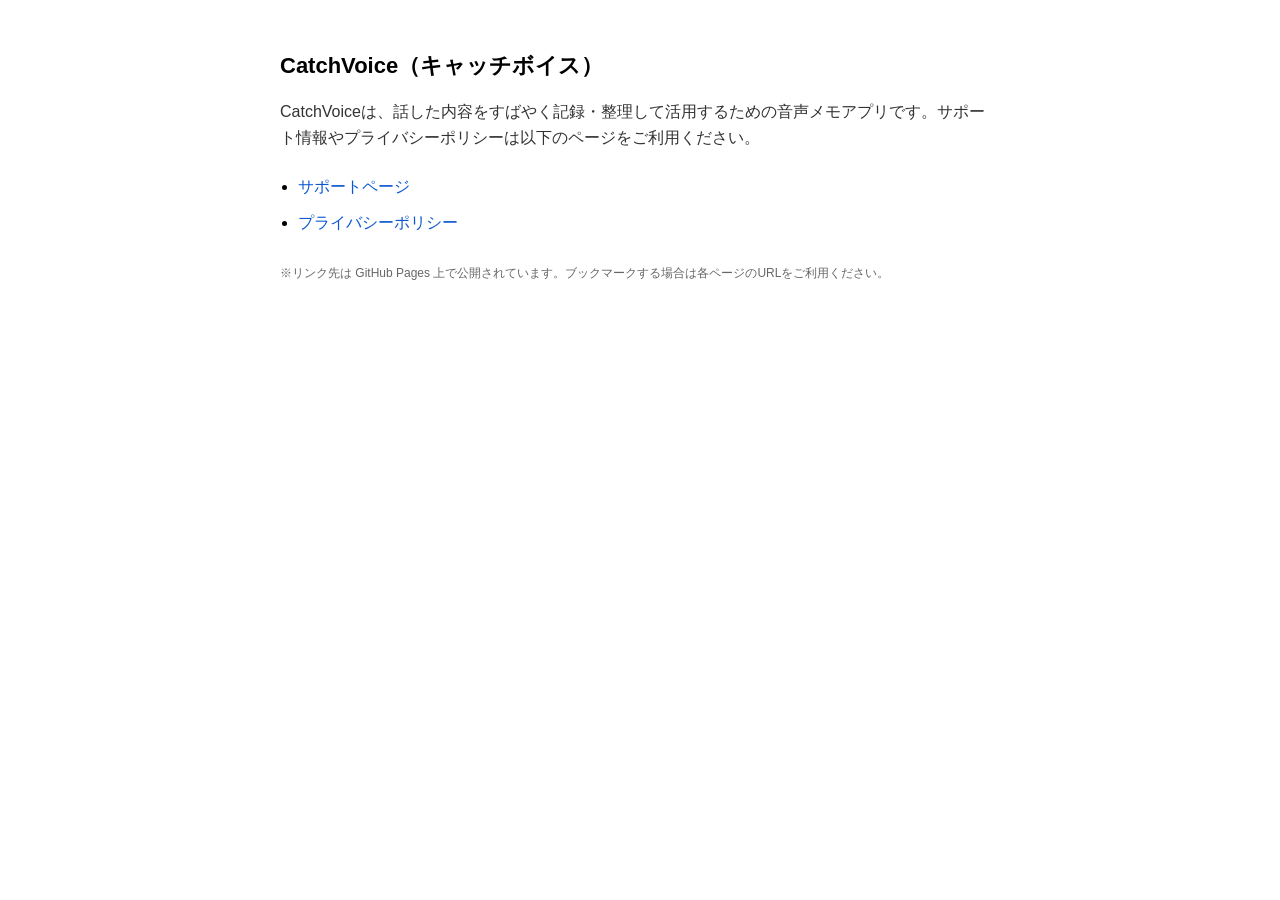
==== index.html @ 6647bebc "サポート・プライバシーページ上部の重複ナビボタンを削除" ====
<!doctype html>
<html lang="ja">
<head>
  <meta charset="utf-8" />
  <meta name="viewport" content="width=device-width, initial-scale=1" />
  <title>CatchVoice Pages</title>
  <style>
    body { font-family: -apple-system, BlinkMacSystemFont, "Segoe UI", Roboto, "Helvetica Neue", Arial, "Noto Sans JP", sans-serif; line-height: 1.6; margin: 0; }
    .wrap { max-width: 720px; margin: 0 auto; padding: 48px 20px; }
    h1 { font-size: 22px; margin: 0 0 16px; }
    p { margin: 0 0 24px; color: #333; }
    ul { padding-left: 18px; margin: 0; }
    li { margin: 10px 0; }
    a { color: #0b57d0; text-decoration: none; }
    a:hover { text-decoration: underline; }
    .note { margin-top: 28px; font-size: 12px; color: #666; }
  </style>
</head>
<body>
  <main class="wrap">
    <h1>CatchVoice（キャッチボイス）</h1>
    <p>CatchVoiceは、話した内容をすばやく記録・整理して活用するための音声メモアプリです。サポート情報やプライバシーポリシーは以下のページをご利用ください。</p>

    <ul>
      <li><a href="./support/">サポートページ</a></li>
      <li><a href="./privacy/">プライバシーポリシー</a></li>
    </ul>

    <p class="note">
      ※リンク先は GitHub Pages 上で公開されています。ブックマークする場合は各ページのURLをご利用ください。
    </p>
  </main>
</body>
</html>
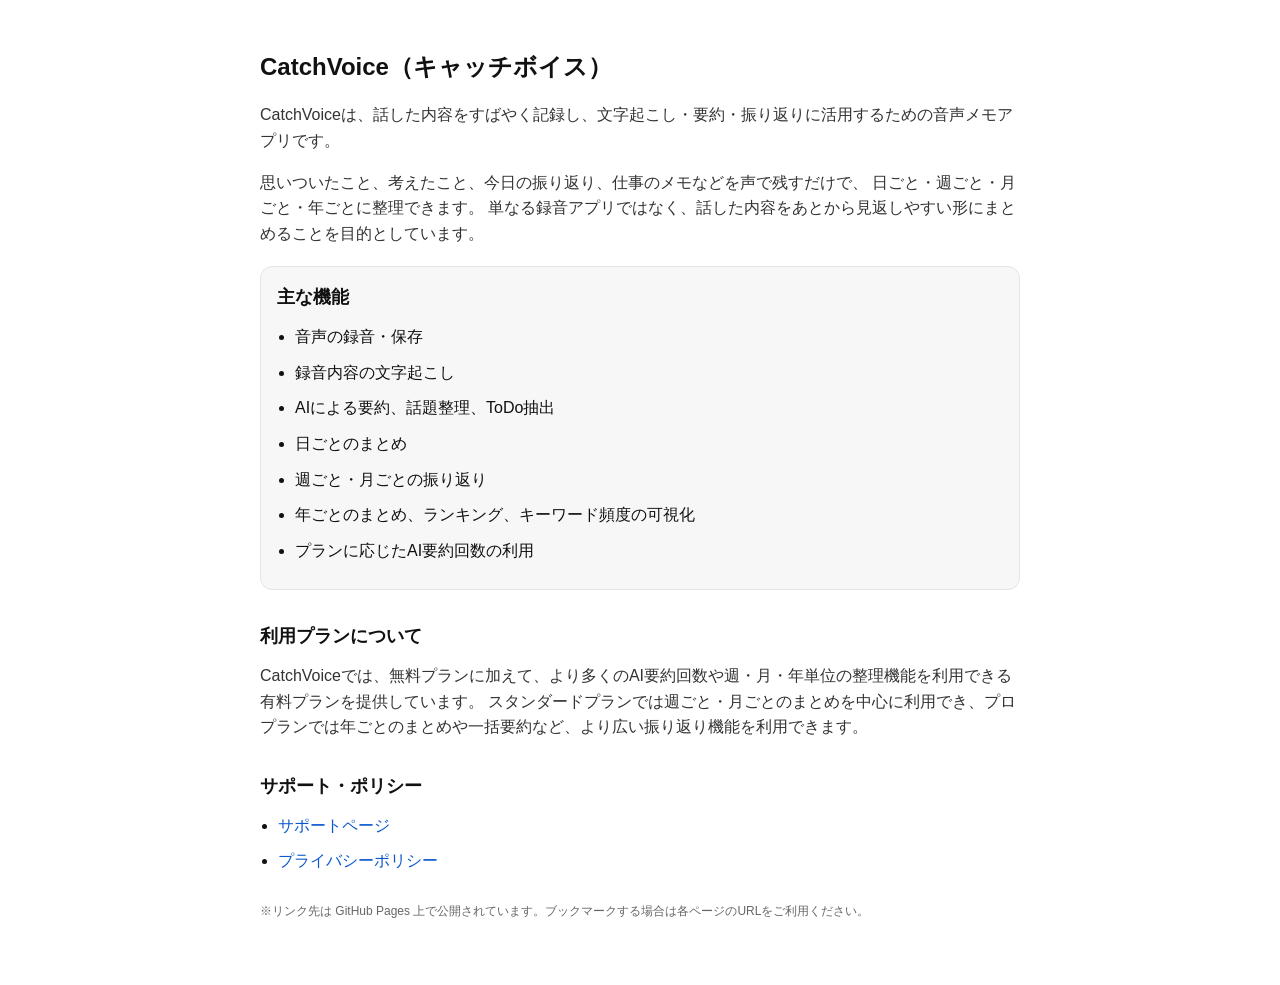
==== commit 5706ffd0: "Enhance index.html with new styles and content Updated styles and content for improved readability a" ====
--- a/index.html
+++ b/index.html
@@ -5,22 +5,54 @@
   <meta name="viewport" content="width=device-width, initial-scale=1" />
   <title>CatchVoice Pages</title>
   <style>
-    body { font-family: -apple-system, BlinkMacSystemFont, "Segoe UI", Roboto, "Helvetica Neue", Arial, "Noto Sans JP", sans-serif; line-height: 1.6; margin: 0; }
-    .wrap { max-width: 720px; margin: 0 auto; padding: 48px 20px; }
-    h1 { font-size: 22px; margin: 0 0 16px; }
-    p { margin: 0 0 24px; color: #333; }
+    body { font-family: -apple-system, BlinkMacSystemFont, "Segoe UI", Roboto, "Helvetica Neue", Arial, "Noto Sans JP", sans-serif; line-height: 1.6; margin: 0; color: #111; background: #fff; }
+    .wrap { max-width: 760px; margin: 0 auto; padding: 48px 20px; }
+    h1 { font-size: 24px; margin: 0 0 16px; }
+    h2 { font-size: 18px; margin: 32px 0 12px; }
+    p { margin: 0 0 16px; color: #333; }
     ul { padding-left: 18px; margin: 0; }
     li { margin: 10px 0; }
     a { color: #0b57d0; text-decoration: none; }
     a:hover { text-decoration: underline; }
+    .lead { font-size: 16px; }
+    .box { background:#f7f7f7; border:1px solid #e5e5e5; padding:16px; border-radius:12px; margin: 20px 0; }
     .note { margin-top: 28px; font-size: 12px; color: #666; }
   </style>
 </head>
 <body>
   <main class="wrap">
     <h1>CatchVoice（キャッチボイス）</h1>
-    <p>CatchVoiceは、話した内容をすばやく記録・整理して活用するための音声メモアプリです。サポート情報やプライバシーポリシーは以下のページをご利用ください。</p>
 
+    <p class="lead">
+      CatchVoiceは、話した内容をすばやく記録し、文字起こし・要約・振り返りに活用するための音声メモアプリです。
+    </p>
+
+    <p>
+      思いついたこと、考えたこと、今日の振り返り、仕事のメモなどを声で残すだけで、
+      日ごと・週ごと・月ごと・年ごとに整理できます。
+      単なる録音アプリではなく、話した内容をあとから見返しやすい形にまとめることを目的としています。
+    </p>
+
+    <div class="box">
+      <h2 style="margin-top:0;">主な機能</h2>
+      <ul>
+        <li>音声の録音・保存</li>
+        <li>録音内容の文字起こし</li>
+        <li>AIによる要約、話題整理、ToDo抽出</li>
+        <li>日ごとのまとめ</li>
+        <li>週ごと・月ごとの振り返り</li>
+        <li>年ごとのまとめ、ランキング、キーワード頻度の可視化</li>
+        <li>プランに応じたAI要約回数の利用</li>
+      </ul>
+    </div>
+
+    <h2>利用プランについて</h2>
+    <p>
+      CatchVoiceでは、無料プランに加えて、より多くのAI要約回数や週・月・年単位の整理機能を利用できる有料プランを提供しています。
+      スタンダードプランでは週ごと・月ごとのまとめを中心に利用でき、プロプランでは年ごとのまとめや一括要約など、より広い振り返り機能を利用できます。
+    </p>
+
+    <h2>サポート・ポリシー</h2>
     <ul>
       <li><a href="./support/">サポートページ</a></li>
       <li><a href="./privacy/">プライバシーポリシー</a></li>
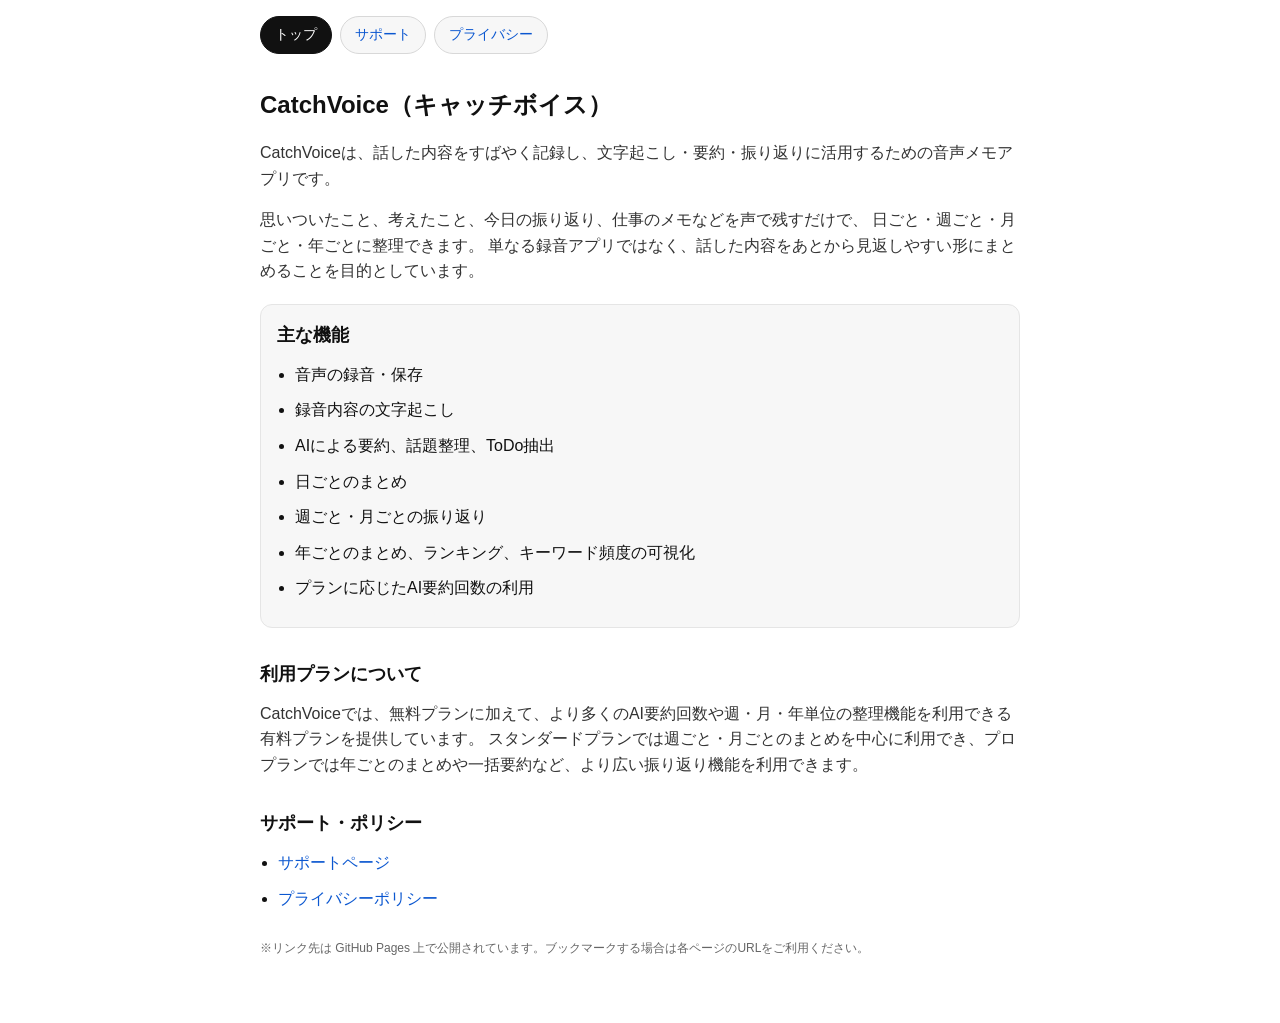
==== commit 09ad7a54: "Refactor CSS styles in index.html" ====
--- a/index.html
+++ b/index.html
@@ -5,21 +5,112 @@
   <meta name="viewport" content="width=device-width, initial-scale=1" />
   <title>CatchVoice Pages</title>
   <style>
-    body { font-family: -apple-system, BlinkMacSystemFont, "Segoe UI", Roboto, "Helvetica Neue", Arial, "Noto Sans JP", sans-serif; line-height: 1.6; margin: 0; color: #111; background: #fff; }
-    .wrap { max-width: 760px; margin: 0 auto; padding: 48px 20px; }
-    h1 { font-size: 24px; margin: 0 0 16px; }
-    h2 { font-size: 18px; margin: 32px 0 12px; }
-    p { margin: 0 0 16px; color: #333; }
-    ul { padding-left: 18px; margin: 0; }
-    li { margin: 10px 0; }
-    a { color: #0b57d0; text-decoration: none; }
-    a:hover { text-decoration: underline; }
-    .lead { font-size: 16px; }
-    .box { background:#f7f7f7; border:1px solid #e5e5e5; padding:16px; border-radius:12px; margin: 20px 0; }
-    .note { margin-top: 28px; font-size: 12px; color: #666; }
+    body {
+      font-family: -apple-system, BlinkMacSystemFont, "Segoe UI", Roboto, "Helvetica Neue", Arial, "Noto Sans JP", sans-serif;
+      line-height: 1.6;
+      margin: 0;
+      color: #111;
+      background: #fff;
+    }
+
+    .wrap {
+      max-width: 760px;
+      margin: 0 auto;
+      padding: 32px 20px 48px;
+    }
+
+    h1 {
+      font-size: 24px;
+      margin: 0 0 16px;
+    }
+
+    h2 {
+      font-size: 18px;
+      margin: 32px 0 12px;
+    }
+
+    p {
+      margin: 0 0 16px;
+      color: #333;
+    }
+
+    ul {
+      padding-left: 18px;
+      margin: 0;
+    }
+
+    li {
+      margin: 10px 0;
+    }
+
+    a {
+      color: #0b57d0;
+      text-decoration: none;
+    }
+
+    a:hover {
+      text-decoration: underline;
+    }
+
+    .lead {
+      font-size: 16px;
+    }
+
+    .box {
+      background:#f7f7f7;
+      border:1px solid #e5e5e5;
+      padding:16px;
+      border-radius:12px;
+      margin: 20px 0;
+    }
+
+    .note {
+      margin-top: 28px;
+      font-size: 12px;
+      color: #666;
+    }
+
+    .page-nav {
+      max-width: 760px;
+      margin: 0 auto;
+      padding: 16px 20px 0;
+      display: flex;
+      gap: 8px;
+      flex-wrap: wrap;
+    }
+
+    .page-nav a {
+      display: inline-block;
+      padding: 8px 14px;
+      border: 1px solid #d8d8d8;
+      border-radius: 999px;
+      background: #f7f7f7;
+      color: #0b57d0;
+      text-decoration: none;
+      font-size: 14px;
+      line-height: 1.4;
+    }
+
+    .page-nav a:hover {
+      background: #eeeeee;
+      text-decoration: none;
+    }
+
+    .page-nav a.current {
+      background: #111;
+      color: #fff;
+      border-color: #111;
+    }
   </style>
 </head>
+
 <body>
+  <nav class="page-nav" aria-label="ページナビゲーション">
+    <a class="current" href="./">トップ</a>
+    <a href="./support/">サポート</a>
+    <a href="./privacy/">プライバシー</a>
+  </nav>
+
   <main class="wrap">
     <h1>CatchVoice（キャッチボイス）</h1>
 
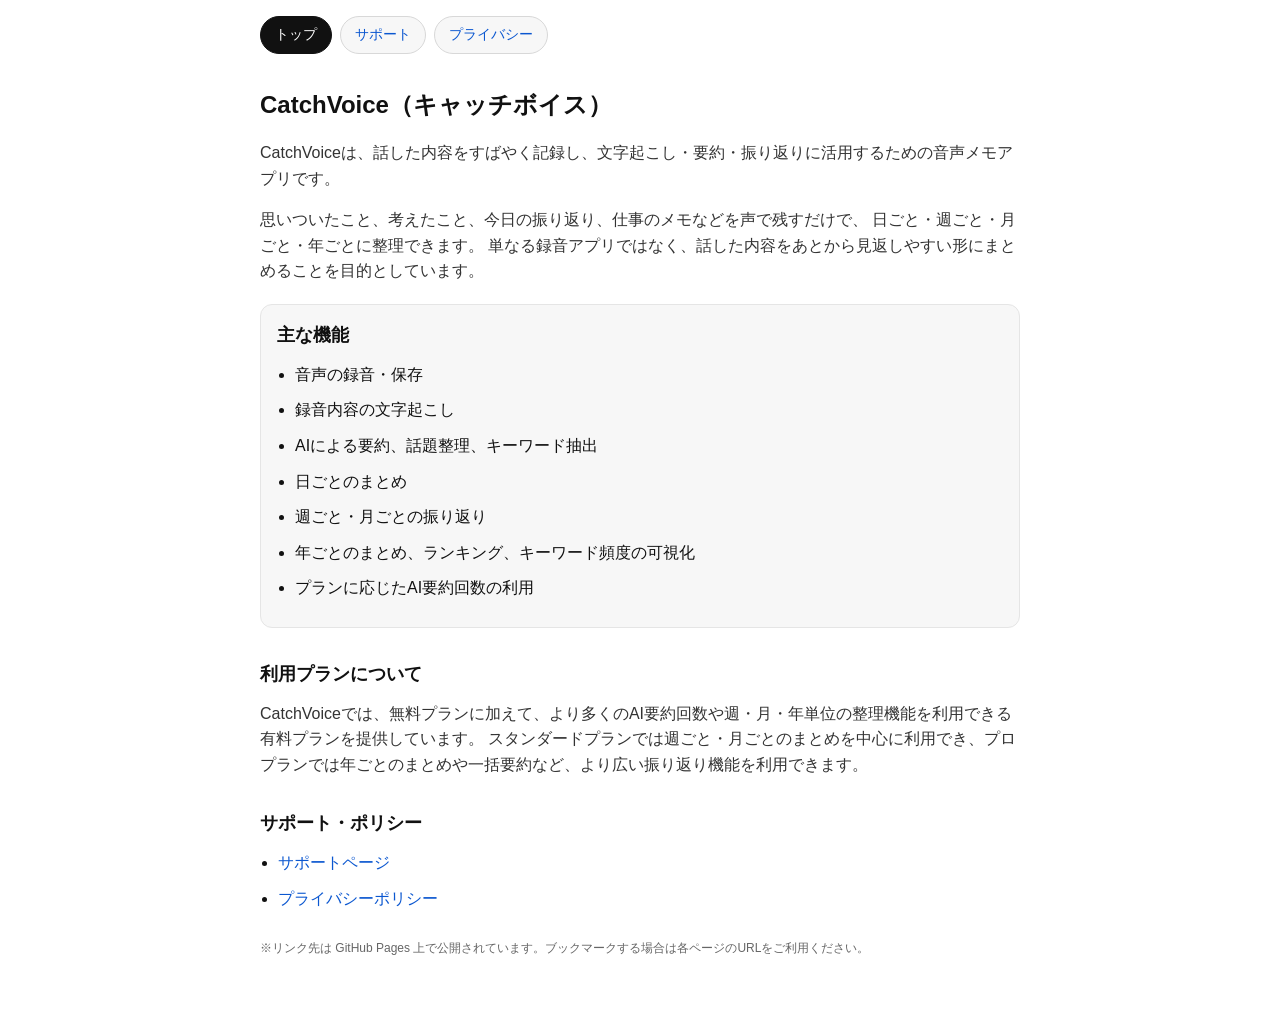
==== commit 05cbff50: "文言を現行仕様に合わせてポリシーとFAQを更新" ====
--- a/index.html
+++ b/index.html
@@ -129,7 +129,7 @@
       <ul>
         <li>音声の録音・保存</li>
         <li>録音内容の文字起こし</li>
-        <li>AIによる要約、話題整理、ToDo抽出</li>
+        <li>AIによる要約、話題整理、キーワード抽出</li>
         <li>日ごとのまとめ</li>
         <li>週ごと・月ごとの振り返り</li>
         <li>年ごとのまとめ、ランキング、キーワード頻度の可視化</li>
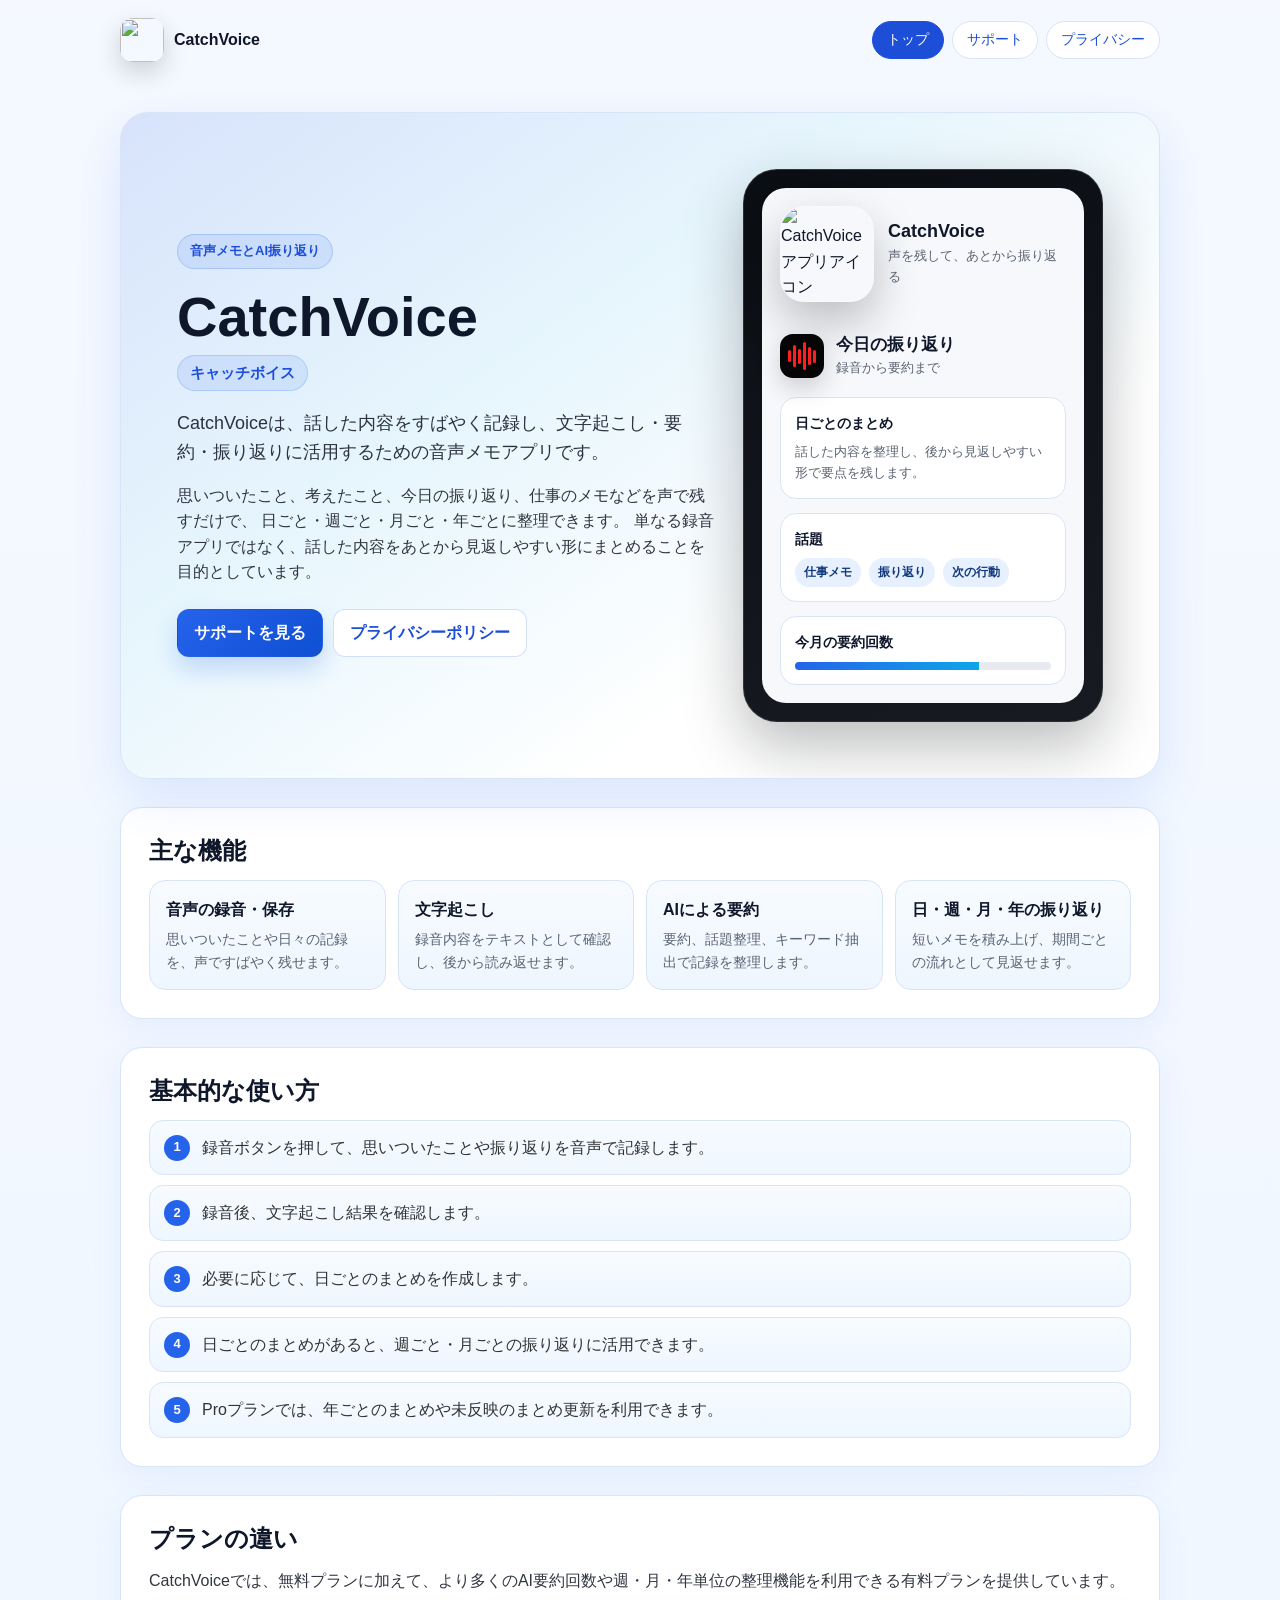
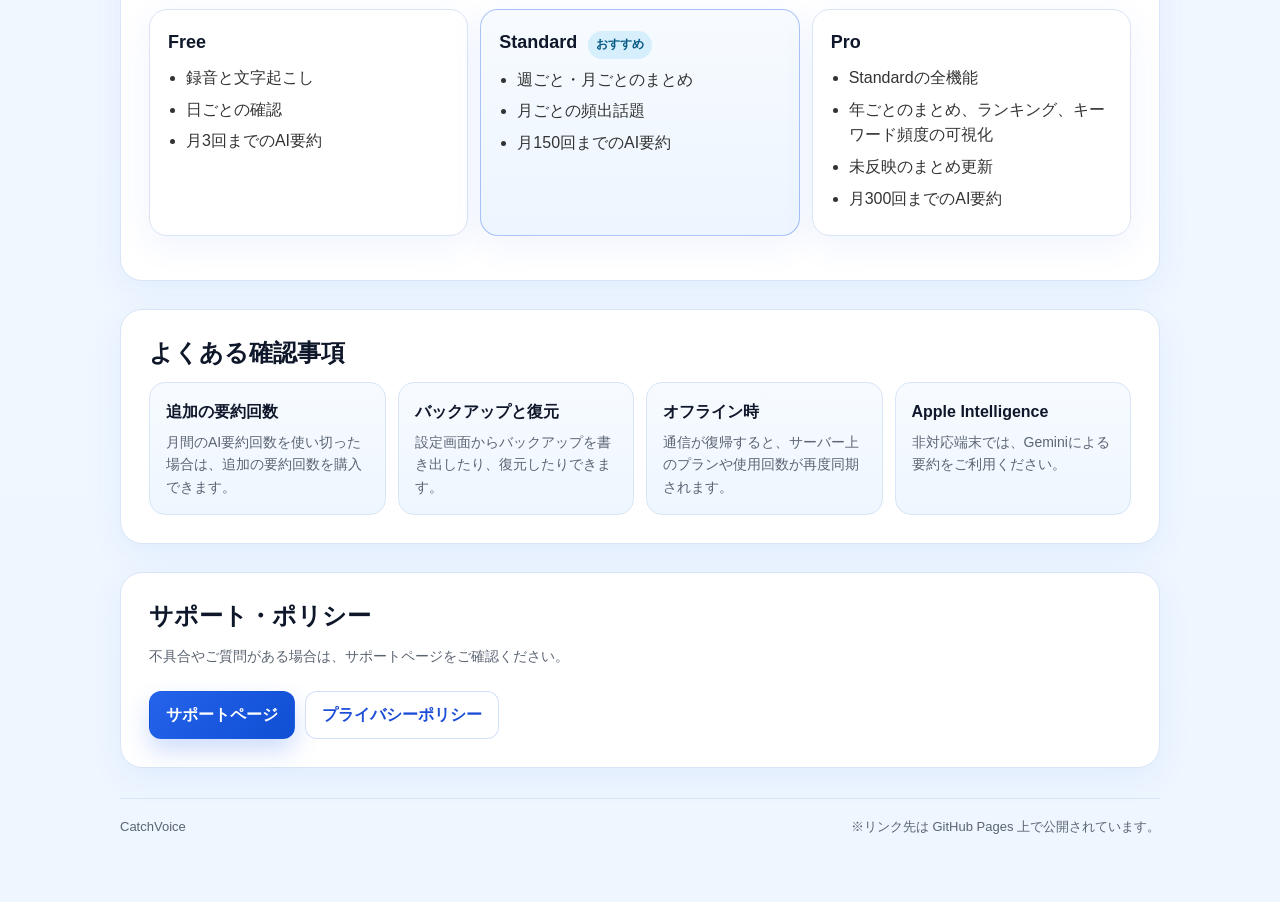
==== commit df4cbac4: "Update index.html with new title and styles" ====
--- a/index.html
+++ b/index.html
@@ -3,35 +3,63 @@
 <head>
   <meta charset="utf-8" />
   <meta name="viewport" content="width=device-width, initial-scale=1" />
-  <title>CatchVoice Pages</title>
+  <title>CatchVoice - 音声メモとAI振り返り</title>
   <style>
+    :root {
+      --ink: #0f172a;
+      --muted: #5b6472;
+      --line: #d8e5f6;
+      --paper: #ffffff;
+      --soft: #eef6ff;
+      --accent: #2563eb;
+      --accent-strong: #1d4ed8;
+      --blue: #123a7c;
+      --blue-soft: #e7f0ff;
+      --sky: #0ea5e9;
+      --warm: #f97316;
+      --shadow: 0 18px 50px rgba(37, 99, 235, 0.12);
+    }
+
+    * {
+      box-sizing: border-box;
+    }
+
     body {
       font-family: -apple-system, BlinkMacSystemFont, "Segoe UI", Roboto, "Helvetica Neue", Arial, "Noto Sans JP", sans-serif;
       line-height: 1.6;
       margin: 0;
-      color: #111;
-      background: #fff;
+      color: var(--ink);
+      background: linear-gradient(180deg, #f5f9ff 0%, #eef6ff 100%);
     }
 
     .wrap {
-      max-width: 760px;
+      max-width: 1080px;
       margin: 0 auto;
-      padding: 32px 20px 48px;
+      padding: 28px 20px 64px;
     }
 
     h1 {
+      font-size: clamp(32px, 6vw, 56px);
+      line-height: 1.08;
+      letter-spacing: 0;
+      margin: 0 0 8px;
+      white-space: nowrap;
+    }
+
+    h2 {
       font-size: 24px;
-      margin: 0 0 16px;
-    }
-
-    h2 {
-      font-size: 18px;
-      margin: 32px 0 12px;
+      line-height: 1.25;
+      letter-spacing: 0;
+      margin: 0 0 14px;
+    }
+
+    h3 {
+      letter-spacing: 0;
     }
 
     p {
       margin: 0 0 16px;
-      color: #333;
+      color: #313642;
     }
 
     ul {
@@ -44,7 +72,7 @@
     }
 
     a {
-      color: #0b57d0;
+      color: var(--accent-strong);
       text-decoration: none;
     }
 
@@ -53,105 +81,663 @@
     }
 
     .lead {
-      font-size: 16px;
+      font-size: 18px;
+      color: #2c3240;
+      max-width: 720px;
+    }
+
+    .title-kana {
+      display: inline-flex;
+      align-items: center;
+      color: var(--accent-strong);
+      background: rgba(37, 99, 235, 0.1);
+      border: 1px solid rgba(37, 99, 235, 0.18);
+      border-radius: 999px;
+      padding: 5px 12px;
+      font-size: 15px;
+      font-weight: 800;
+      margin: 0 0 18px;
+    }
+
+    .hero {
+      position: relative;
+      overflow: hidden;
+      border: 1px solid var(--line);
+      border-radius: 28px;
+      background:
+        linear-gradient(145deg, rgba(37, 99, 235, 0.18), rgba(14, 165, 233, 0.1) 38%, rgba(255, 255, 255, 0.98) 72%),
+        var(--paper);
+      box-shadow: var(--shadow);
+      padding: clamp(28px, 5vw, 56px);
+      margin: 22px 0 28px;
+    }
+
+    .hero-grid {
+      display: grid;
+      grid-template-columns: minmax(0, 1fr) minmax(260px, 360px);
+      gap: 28px;
+      align-items: center;
+    }
+
+    .eyebrow {
+      display: inline-flex;
+      align-items: center;
+      gap: 8px;
+      color: var(--accent-strong);
+      background: rgba(37, 99, 235, 0.1);
+      border: 1px solid rgba(37, 99, 235, 0.2);
+      border-radius: 999px;
+      padding: 6px 12px;
+      font-size: 13px;
+      font-weight: 700;
+      margin: 0 0 18px;
+    }
+
+    .hero-actions {
+      display: flex;
+      flex-wrap: wrap;
+      gap: 10px;
+      margin-top: 24px;
+    }
+
+    .button {
+      display: inline-flex;
+      align-items: center;
+      justify-content: center;
+      min-height: 44px;
+      padding: 10px 16px;
+      border-radius: 12px;
+      font-weight: 700;
+      border: 1px solid transparent;
+      text-decoration: none;
+    }
+
+    .button.primary {
+      background: linear-gradient(135deg, var(--accent), #0f4fd3);
+      color: #fff;
+      box-shadow: 0 12px 24px rgba(37, 99, 235, 0.22);
+    }
+
+    .button.secondary {
+      background: #fff;
+      color: var(--accent-strong);
+      border-color: rgba(37, 99, 235, 0.2);
+    }
+
+    .button:hover {
+      text-decoration: none;
+      filter: brightness(0.98);
+    }
+
+    .phone-card {
+      position: relative;
+      min-height: 380px;
+      border-radius: 34px;
+      background: linear-gradient(160deg, #0a0d12, #171a21);
+      border: 1px solid rgba(255,255,255,0.12);
+      box-shadow: 0 24px 60px rgba(10, 13, 18, 0.28);
+      padding: 18px;
+      color: #fff;
+    }
+
+    .phone-screen {
+      height: 100%;
+      min-height: 344px;
+      border-radius: 24px;
+      background: #f7f8fb;
+      color: var(--ink);
+      padding: 18px;
+      display: flex;
+      flex-direction: column;
+      gap: 14px;
+    }
+
+    .app-mark {
+      position: relative;
+      width: 44px;
+      height: 44px;
+      border-radius: 13px;
+      background: #050505;
+      display: block;
+      overflow: hidden;
+      box-shadow: 0 10px 24px rgba(16, 20, 25, 0.18);
+    }
+
+    .app-icon {
+      display: block;
+      width: 44px;
+      height: 44px;
+      border-radius: 13px;
+      object-fit: cover;
+      box-shadow: 0 10px 24px rgba(16, 20, 25, 0.18);
+    }
+
+    .hero-icon {
+      width: 96px;
+      height: 96px;
+      border-radius: 24px;
+      object-fit: cover;
+      box-shadow: 0 20px 45px rgba(16, 20, 25, 0.25);
+      border: 1px solid rgba(255, 255, 255, 0.2);
+    }
+
+    .hero-icon-row {
+      display: flex;
+      align-items: center;
+      gap: 14px;
+      margin-bottom: 18px;
+    }
+
+    .hero-icon-row strong {
+      display: block;
+      font-size: 18px;
+      line-height: 1.3;
+    }
+
+    .hero-icon-row span {
+      display: block;
+      color: var(--muted);
+      font-size: 13px;
+      margin-top: 3px;
+    }
+
+    .wave {
+      position: absolute;
+      left: 50%;
+      top: 9px;
+      transform: translateX(-50%);
+      display: flex;
+      align-items: center;
+      gap: 2px;
+      height: 26px;
+    }
+
+    .wave span {
+      display: block;
+      width: 3px;
+      border-radius: 99px;
+      background: #ff1f1f;
+    }
+
+    .wave span:nth-child(1) { height: 12px; }
+    .wave span:nth-child(2) { height: 22px; }
+    .wave span:nth-child(3) { height: 15px; }
+    .wave span:nth-child(4) { height: 28px; }
+    .wave span:nth-child(5) { height: 18px; }
+    .wave span:nth-child(6) { height: 13px; }
+
+    .screen-title {
+      display: flex;
+      align-items: center;
+      gap: 12px;
+      margin-bottom: 4px;
+    }
+
+    .screen-title strong {
+      display: block;
+      font-size: 17px;
+      line-height: 1.25;
+    }
+
+    .screen-title small {
+      color: var(--muted);
+      display: block;
+      margin-top: 2px;
+    }
+
+    .summary-card {
+      background: #fff;
+      border: 1px solid var(--line);
+      border-radius: 16px;
+      padding: 14px;
+    }
+
+    .summary-card strong {
+      display: block;
+      font-size: 14px;
+      margin-bottom: 8px;
+    }
+
+    .summary-card p {
+      font-size: 13px;
+      color: var(--muted);
+      margin: 0;
+    }
+
+    .tag-row {
+      display: flex;
+      flex-wrap: wrap;
+      gap: 8px;
+    }
+
+    .tag {
+      font-size: 12px;
+      color: var(--blue);
+      background: var(--blue-soft);
+      border-radius: 999px;
+      padding: 5px 9px;
+      font-weight: 700;
+    }
+
+    .meter {
+      height: 8px;
+      border-radius: 999px;
+      background: #e7ebf1;
+      overflow: hidden;
+    }
+
+    .meter span {
+      display: block;
+      width: 72%;
+      height: 100%;
+      background: linear-gradient(90deg, var(--accent), var(--sky));
     }
 
     .box {
-      background:#f7f7f7;
-      border:1px solid #e5e5e5;
-      padding:16px;
-      border-radius:12px;
+      background: var(--paper);
+      border: 1px solid var(--line);
+      padding: 22px;
+      border-radius: 18px;
       margin: 20px 0;
+      box-shadow: 0 10px 34px rgba(37, 99, 235, 0.07);
+    }
+
+    .section {
+      margin-top: 28px;
+      padding: 28px;
+      border-radius: 22px;
+      background: var(--paper);
+      border: 1px solid var(--line);
+      box-shadow: 0 10px 34px rgba(37, 99, 235, 0.07);
+    }
+
+    .feature-grid {
+      display: grid;
+      grid-template-columns: repeat(auto-fit, minmax(230px, 1fr));
+      gap: 12px;
+    }
+
+    .feature {
+      padding: 16px;
+      border-radius: 16px;
+      background: linear-gradient(180deg, #f7fbff, var(--soft));
+      border: 1px solid var(--line);
+    }
+
+    .feature strong {
+      display: block;
+      margin-bottom: 6px;
+    }
+
+    .feature p {
+      margin: 0;
+      color: var(--muted);
+      font-size: 14px;
+    }
+
+    .steps {
+      list-style: none;
+      padding-left: 0;
+      margin: 0;
+      display: grid;
+      gap: 10px;
+      counter-reset: steps;
+    }
+
+    .steps li {
+      position: relative;
+      margin: 0;
+      color: #333;
+      background: linear-gradient(180deg, #f7fbff, var(--soft));
+      border: 1px solid var(--line);
+      border-radius: 14px;
+      padding: 14px 14px 14px 52px;
+      counter-increment: steps;
+    }
+
+    .steps li::before {
+      content: counter(steps);
+      position: absolute;
+      left: 14px;
+      top: 14px;
+      width: 26px;
+      height: 26px;
+      border-radius: 999px;
+      display: grid;
+      place-items: center;
+      background: var(--accent);
+      color: #fff;
+      font-weight: 800;
+      font-size: 13px;
+    }
+
+    .plan-grid {
+      display: grid;
+      grid-template-columns: repeat(auto-fit, minmax(200px, 1fr));
+      gap: 12px;
+      margin: 16px 0;
+    }
+
+    .plan {
+      position: relative;
+      border: 1px solid var(--line);
+      border-radius: 18px;
+      padding: 18px;
+      background: #fff;
+      box-shadow: 0 10px 34px rgba(37, 99, 235, 0.07);
+    }
+
+    .plan.highlight {
+      border-color: rgba(37, 99, 235, 0.36);
+      background: linear-gradient(180deg, #f7fbff, #edf5ff);
+    }
+
+    .badge {
+      display: inline-flex;
+      align-items: center;
+      border-radius: 999px;
+      padding: 4px 8px;
+      background: rgba(14, 165, 233, 0.13);
+      color: #075985;
+      font-size: 12px;
+      font-weight: 800;
+      margin-left: 6px;
+    }
+
+    .plan h3 {
+      font-size: 18px;
+      margin: 0 0 8px;
+    }
+
+    .plan ul {
+      padding-left: 18px;
+      margin: 0;
+    }
+
+    .plan li {
+      margin: 6px 0;
+      color: #333;
+    }
+
+    .muted {
+      color: var(--muted);
+      font-size: 14px;
     }
 
     .note {
       margin-top: 28px;
       font-size: 12px;
-      color: #666;
+      color: var(--muted);
     }
 
     .page-nav {
-      max-width: 760px;
+      max-width: 1080px;
       margin: 0 auto;
-      padding: 16px 20px 0;
+      padding: 18px 20px 0;
       display: flex;
       gap: 8px;
       flex-wrap: wrap;
+      align-items: center;
+    }
+
+    .brand {
+      display: inline-flex;
+      align-items: center;
+      gap: 10px;
+      color: var(--ink);
+      font-weight: 800;
+      margin-right: auto;
     }
 
     .page-nav a {
       display: inline-block;
       padding: 8px 14px;
-      border: 1px solid #d8d8d8;
+      border: 1px solid var(--line);
       border-radius: 999px;
-      background: #f7f7f7;
-      color: #0b57d0;
+      background: #fff;
+      color: var(--accent-strong);
       text-decoration: none;
       font-size: 14px;
       line-height: 1.4;
     }
 
     .page-nav a:hover {
-      background: #eeeeee;
+      background: #eaf2ff;
       text-decoration: none;
     }
 
     .page-nav a.current {
-      background: #111;
+      background: var(--accent-strong);
       color: #fff;
-      border-color: #111;
+      border-color: var(--accent-strong);
+    }
+
+    .footer {
+      border-top: 1px solid var(--line);
+      margin-top: 30px;
+      padding-top: 18px;
+      display: flex;
+      flex-wrap: wrap;
+      gap: 10px 18px;
+      justify-content: space-between;
+      color: var(--muted);
+      font-size: 13px;
+    }
+
+    @media (max-width: 820px) {
+      .hero-grid {
+        grid-template-columns: 1fr;
+      }
+
+      .phone-card {
+        min-height: auto;
+      }
+    }
+
+    @media (max-width: 560px) {
+      .wrap {
+        padding-inline: 14px;
+      }
+
+      .hero,
+      .section {
+        border-radius: 20px;
+        padding: 20px;
+      }
+
+      h1 {
+        font-size: clamp(36px, 13vw, 52px);
+      }
+
+      .page-nav {
+        padding-inline: 14px;
+      }
+
+      .brand {
+        flex-basis: 100%;
+        margin-bottom: 4px;
+      }
     }
   </style>
 </head>
 
 <body>
   <nav class="page-nav" aria-label="ページナビゲーション">
+    <span class="brand">
+      <img class="app-icon" src="./CatchVoice_icon_1024.png" alt="" aria-hidden="true" />
+      CatchVoice
+    </span>
     <a class="current" href="./">トップ</a>
     <a href="./support/">サポート</a>
     <a href="./privacy/">プライバシー</a>
   </nav>
 
   <main class="wrap">
-    <h1>CatchVoice（キャッチボイス）</h1>
-
-    <p class="lead">
-      CatchVoiceは、話した内容をすばやく記録し、文字起こし・要約・振り返りに活用するための音声メモアプリです。
-    </p>
-
-    <p>
-      思いついたこと、考えたこと、今日の振り返り、仕事のメモなどを声で残すだけで、
-      日ごと・週ごと・月ごと・年ごとに整理できます。
-      単なる録音アプリではなく、話した内容をあとから見返しやすい形にまとめることを目的としています。
-    </p>
-
-    <div class="box">
-      <h2 style="margin-top:0;">主な機能</h2>
-      <ul>
-        <li>音声の録音・保存</li>
-        <li>録音内容の文字起こし</li>
-        <li>AIによる要約、話題整理、キーワード抽出</li>
-        <li>日ごとのまとめ</li>
-        <li>週ごと・月ごとの振り返り</li>
-        <li>年ごとのまとめ、ランキング、キーワード頻度の可視化</li>
-        <li>プランに応じたAI要約回数の利用</li>
-      </ul>
-    </div>
-
-    <h2>利用プランについて</h2>
-    <p>
-      CatchVoiceでは、無料プランに加えて、より多くのAI要約回数や週・月・年単位の整理機能を利用できる有料プランを提供しています。
-      スタンダードプランでは週ごと・月ごとのまとめを中心に利用でき、プロプランでは年ごとのまとめや一括要約など、より広い振り返り機能を利用できます。
-    </p>
-
-    <h2>サポート・ポリシー</h2>
-    <ul>
-      <li><a href="./support/">サポートページ</a></li>
-      <li><a href="./privacy/">プライバシーポリシー</a></li>
-    </ul>
-
-    <p class="note">
-      ※リンク先は GitHub Pages 上で公開されています。ブックマークする場合は各ページのURLをご利用ください。
-    </p>
+    <section class="hero">
+      <div class="hero-grid">
+        <div>
+          <p class="eyebrow">音声メモとAI振り返り</p>
+          <h1>CatchVoice</h1>
+          <p class="title-kana">キャッチボイス</p>
+          <p class="lead">
+            CatchVoiceは、話した内容をすばやく記録し、文字起こし・要約・振り返りに活用するための音声メモアプリです。
+          </p>
+          <p>
+            思いついたこと、考えたこと、今日の振り返り、仕事のメモなどを声で残すだけで、
+            日ごと・週ごと・月ごと・年ごとに整理できます。
+            単なる録音アプリではなく、話した内容をあとから見返しやすい形にまとめることを目的としています。
+          </p>
+          <div class="hero-actions">
+            <a class="button primary" href="./support/">サポートを見る</a>
+            <a class="button secondary" href="./privacy/">プライバシーポリシー</a>
+          </div>
+        </div>
+
+        <div class="phone-card" aria-label="CatchVoiceの画面イメージ">
+          <div class="phone-screen">
+            <div class="hero-icon-row">
+              <img class="hero-icon" src="./CatchVoice_icon_1024.png" alt="CatchVoiceアプリアイコン" />
+              <div>
+                <strong>CatchVoice</strong>
+                <span>声を残して、あとから振り返る</span>
+              </div>
+            </div>
+            <div class="screen-title">
+              <span class="app-mark" aria-hidden="true">
+                <span class="wave"><span></span><span></span><span></span><span></span><span></span><span></span></span>
+              </span>
+              <div>
+                <strong>今日の振り返り</strong>
+                <small>録音から要約まで</small>
+              </div>
+            </div>
+            <div class="summary-card">
+              <strong>日ごとのまとめ</strong>
+              <p>話した内容を整理し、後から見返しやすい形で要点を残します。</p>
+            </div>
+            <div class="summary-card">
+              <strong>話題</strong>
+              <div class="tag-row">
+                <span class="tag">仕事メモ</span>
+                <span class="tag">振り返り</span>
+                <span class="tag">次の行動</span>
+              </div>
+            </div>
+            <div class="summary-card">
+              <strong>今月の要約回数</strong>
+              <div class="meter" aria-hidden="true"><span></span></div>
+            </div>
+          </div>
+        </div>
+      </div>
+    </section>
+
+    <section class="section">
+      <h2>主な機能</h2>
+      <div class="feature-grid">
+        <div class="feature">
+          <strong>音声の録音・保存</strong>
+          <p>思いついたことや日々の記録を、声ですばやく残せます。</p>
+        </div>
+        <div class="feature">
+          <strong>文字起こし</strong>
+          <p>録音内容をテキストとして確認し、後から読み返せます。</p>
+        </div>
+        <div class="feature">
+          <strong>AIによる要約</strong>
+          <p>要約、話題整理、キーワード抽出で記録を整理します。</p>
+        </div>
+        <div class="feature">
+          <strong>日・週・月・年の振り返り</strong>
+          <p>短いメモを積み上げ、期間ごとの流れとして見返せます。</p>
+        </div>
+      </div>
+    </section>
+
+    <section class="section">
+      <h2>基本的な使い方</h2>
+      <ol class="steps">
+        <li>録音ボタンを押して、思いついたことや振り返りを音声で記録します。</li>
+        <li>録音後、文字起こし結果を確認します。</li>
+        <li>必要に応じて、日ごとのまとめを作成します。</li>
+        <li>日ごとのまとめがあると、週ごと・月ごとの振り返りに活用できます。</li>
+        <li>Proプランでは、年ごとのまとめや未反映のまとめ更新を利用できます。</li>
+      </ol>
+    </section>
+
+    <section class="section">
+      <h2>プランの違い</h2>
+      <p>
+        CatchVoiceでは、無料プランに加えて、より多くのAI要約回数や週・月・年単位の整理機能を利用できる有料プランを提供しています。
+      </p>
+      <div class="plan-grid" aria-label="プランの違い">
+        <section class="plan">
+          <h3>Free</h3>
+          <ul>
+            <li>録音と文字起こし</li>
+            <li>日ごとの確認</li>
+            <li>月3回までのAI要約</li>
+          </ul>
+        </section>
+
+        <section class="plan highlight">
+          <h3>Standard <span class="badge">おすすめ</span></h3>
+          <ul>
+            <li>週ごと・月ごとのまとめ</li>
+            <li>月ごとの頻出話題</li>
+            <li>月150回までのAI要約</li>
+          </ul>
+        </section>
+
+        <section class="plan">
+          <h3>Pro</h3>
+          <ul>
+            <li>Standardの全機能</li>
+            <li>年ごとのまとめ、ランキング、キーワード頻度の可視化</li>
+            <li>未反映のまとめ更新</li>
+            <li>月300回までのAI要約</li>
+          </ul>
+        </section>
+      </div>
+    </section>
+
+    <section class="section">
+      <h2>よくある確認事項</h2>
+      <div class="feature-grid">
+        <div class="feature">
+          <strong>追加の要約回数</strong>
+          <p>月間のAI要約回数を使い切った場合は、追加の要約回数を購入できます。</p>
+        </div>
+        <div class="feature">
+          <strong>バックアップと復元</strong>
+          <p>設定画面からバックアップを書き出したり、復元したりできます。</p>
+        </div>
+        <div class="feature">
+          <strong>オフライン時</strong>
+          <p>通信が復帰すると、サーバー上のプランや使用回数が再度同期されます。</p>
+        </div>
+        <div class="feature">
+          <strong>Apple Intelligence</strong>
+          <p>非対応端末では、Geminiによる要約をご利用ください。</p>
+        </div>
+      </div>
+    </section>
+
+    <section class="section">
+      <h2>サポート・ポリシー</h2>
+      <p class="muted">
+        不具合やご質問がある場合は、サポートページをご確認ください。
+      </p>
+      <div class="hero-actions">
+        <a class="button primary" href="./support/">サポートページ</a>
+        <a class="button secondary" href="./privacy/">プライバシーポリシー</a>
+      </div>
+    </section>
+
+    <footer class="footer">
+      <span>CatchVoice</span>
+      <span>※リンク先は GitHub Pages 上で公開されています。</span>
+    </footer>
   </main>
 </body>
 </html>
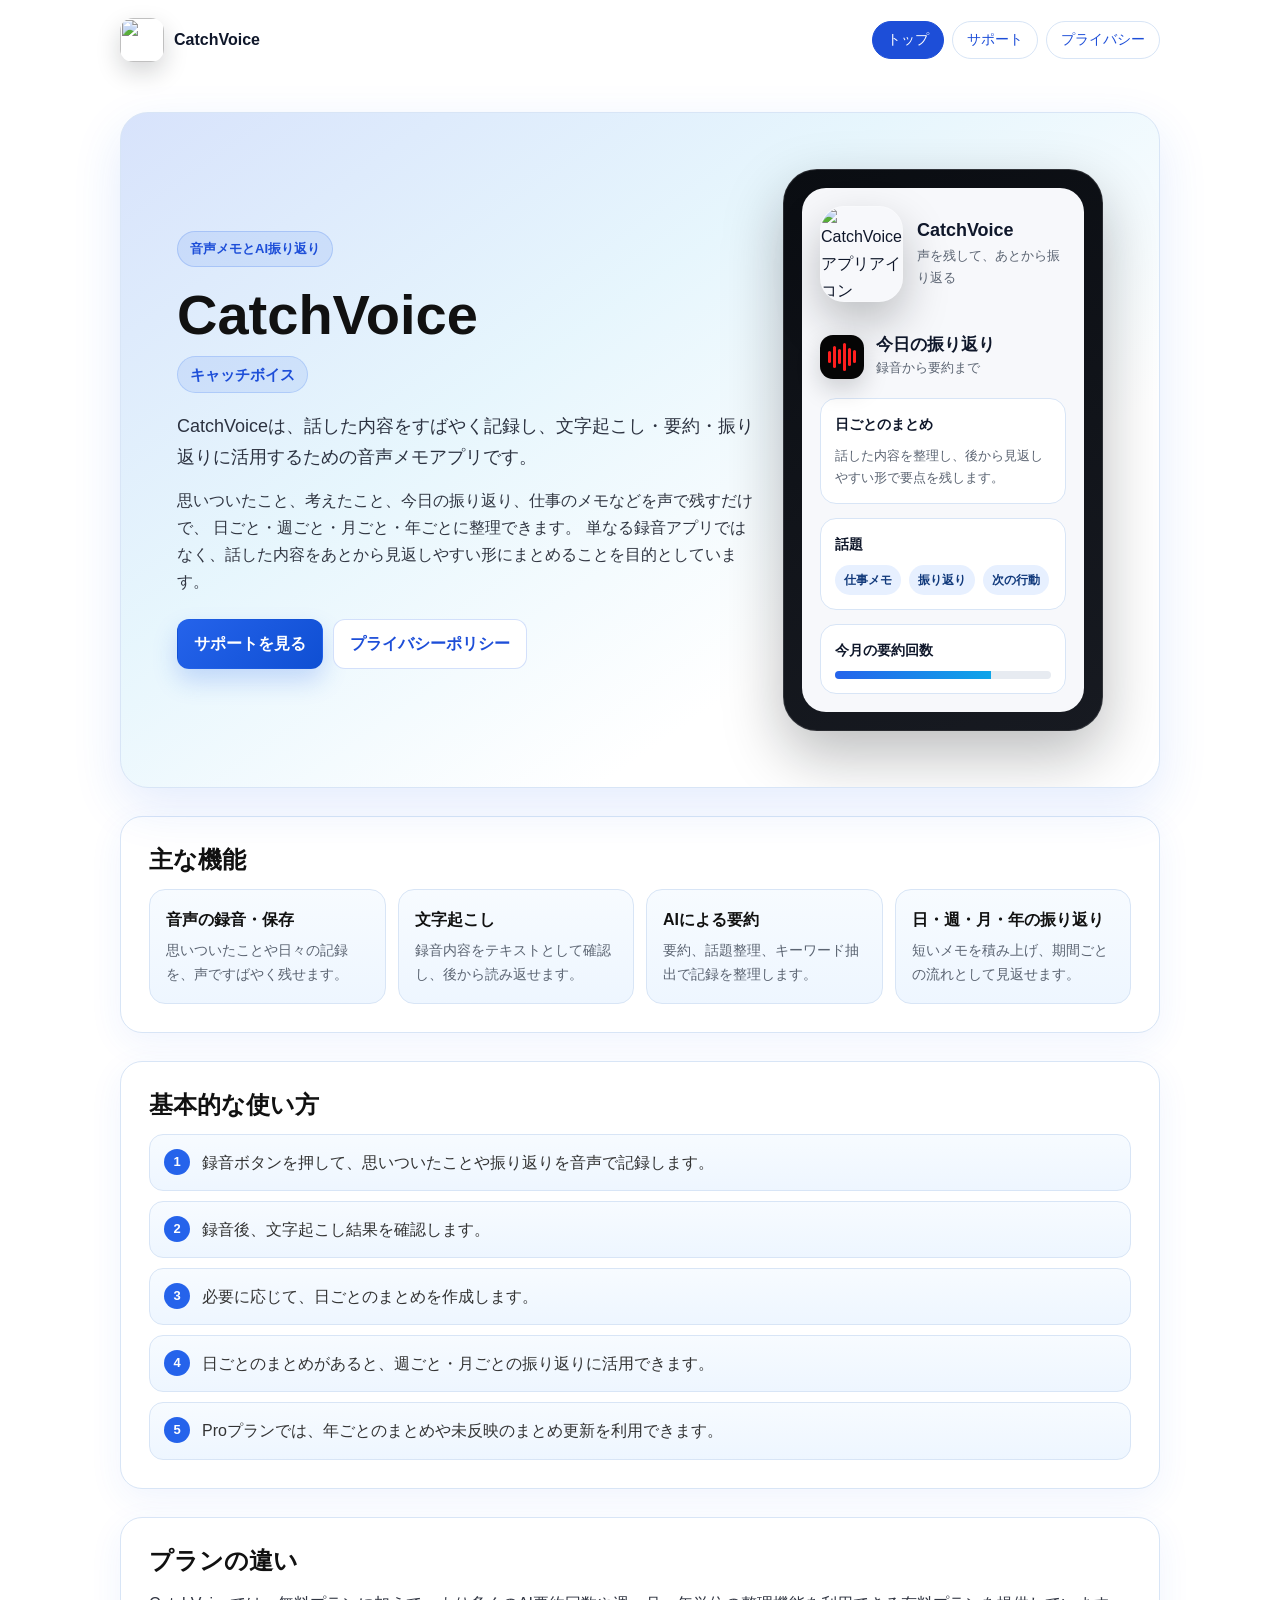
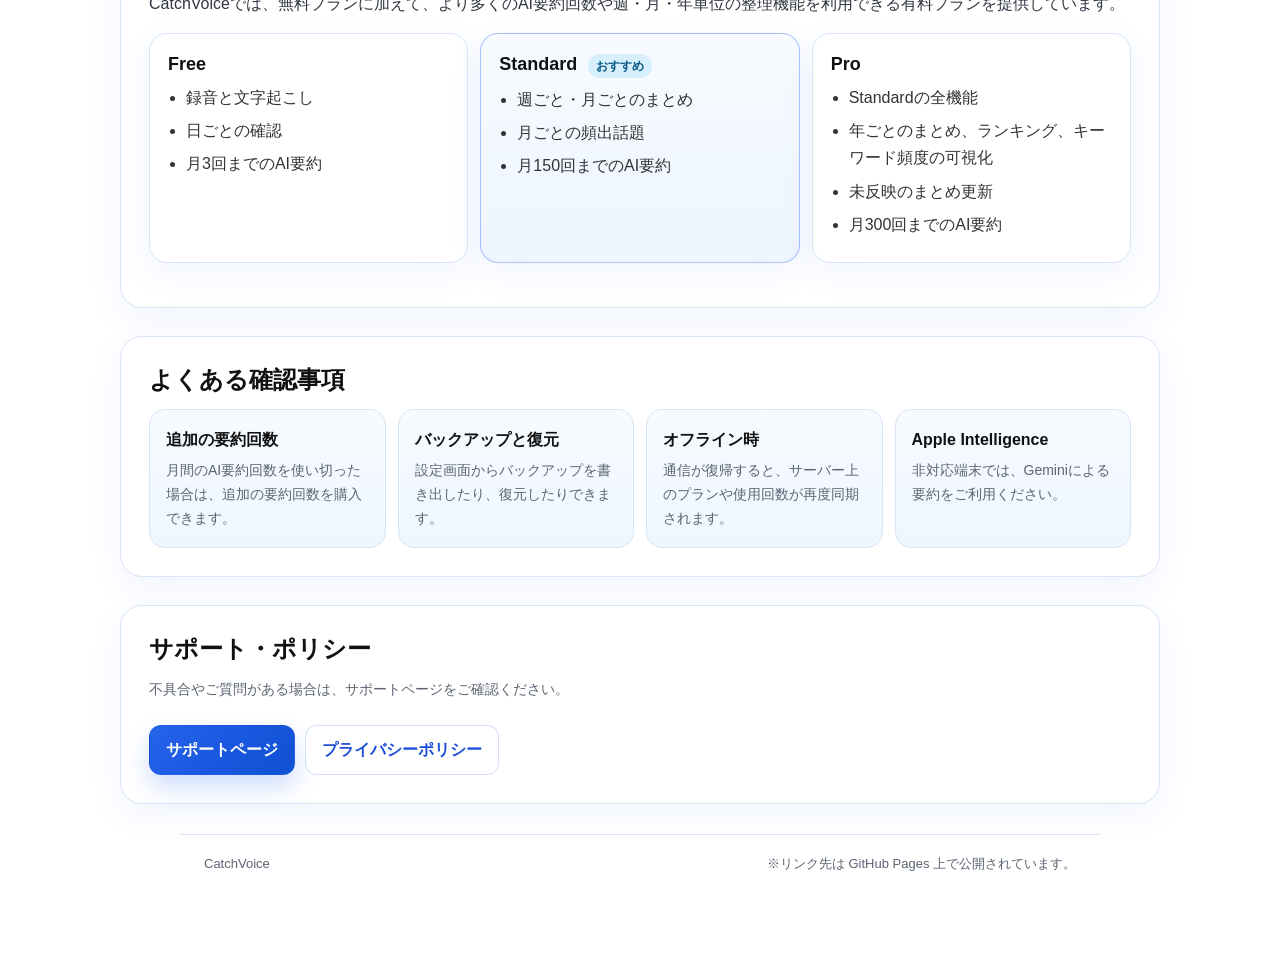
==== commit e795a455: "Refactor shared page styles into assets stylesheet" ====
--- a/index.html
+++ b/index.html
@@ -4,567 +4,13 @@
   <meta charset="utf-8" />
   <meta name="viewport" content="width=device-width, initial-scale=1" />
   <title>CatchVoice - 音声メモとAI振り返り</title>
-  <style>
-    :root {
-      --ink: #0f172a;
-      --muted: #5b6472;
-      --line: #d8e5f6;
-      --paper: #ffffff;
-      --soft: #eef6ff;
-      --accent: #2563eb;
-      --accent-strong: #1d4ed8;
-      --blue: #123a7c;
-      --blue-soft: #e7f0ff;
-      --sky: #0ea5e9;
-      --warm: #f97316;
-      --shadow: 0 18px 50px rgba(37, 99, 235, 0.12);
-    }
-
-    * {
-      box-sizing: border-box;
-    }
-
-    body {
-      font-family: -apple-system, BlinkMacSystemFont, "Segoe UI", Roboto, "Helvetica Neue", Arial, "Noto Sans JP", sans-serif;
-      line-height: 1.6;
-      margin: 0;
-      color: var(--ink);
-      background: linear-gradient(180deg, #f5f9ff 0%, #eef6ff 100%);
-    }
-
-    .wrap {
-      max-width: 1080px;
-      margin: 0 auto;
-      padding: 28px 20px 64px;
-    }
-
-    h1 {
-      font-size: clamp(32px, 6vw, 56px);
-      line-height: 1.08;
-      letter-spacing: 0;
-      margin: 0 0 8px;
-      white-space: nowrap;
-    }
-
-    h2 {
-      font-size: 24px;
-      line-height: 1.25;
-      letter-spacing: 0;
-      margin: 0 0 14px;
-    }
-
-    h3 {
-      letter-spacing: 0;
-    }
-
-    p {
-      margin: 0 0 16px;
-      color: #313642;
-    }
-
-    ul {
-      padding-left: 18px;
-      margin: 0;
-    }
-
-    li {
-      margin: 10px 0;
-    }
-
-    a {
-      color: var(--accent-strong);
-      text-decoration: none;
-    }
-
-    a:hover {
-      text-decoration: underline;
-    }
-
-    .lead {
-      font-size: 18px;
-      color: #2c3240;
-      max-width: 720px;
-    }
-
-    .title-kana {
-      display: inline-flex;
-      align-items: center;
-      color: var(--accent-strong);
-      background: rgba(37, 99, 235, 0.1);
-      border: 1px solid rgba(37, 99, 235, 0.18);
-      border-radius: 999px;
-      padding: 5px 12px;
-      font-size: 15px;
-      font-weight: 800;
-      margin: 0 0 18px;
-    }
-
-    .hero {
-      position: relative;
-      overflow: hidden;
-      border: 1px solid var(--line);
-      border-radius: 28px;
-      background:
-        linear-gradient(145deg, rgba(37, 99, 235, 0.18), rgba(14, 165, 233, 0.1) 38%, rgba(255, 255, 255, 0.98) 72%),
-        var(--paper);
-      box-shadow: var(--shadow);
-      padding: clamp(28px, 5vw, 56px);
-      margin: 22px 0 28px;
-    }
-
-    .hero-grid {
-      display: grid;
-      grid-template-columns: minmax(0, 1fr) minmax(260px, 360px);
-      gap: 28px;
-      align-items: center;
-    }
-
-    .eyebrow {
-      display: inline-flex;
-      align-items: center;
-      gap: 8px;
-      color: var(--accent-strong);
-      background: rgba(37, 99, 235, 0.1);
-      border: 1px solid rgba(37, 99, 235, 0.2);
-      border-radius: 999px;
-      padding: 6px 12px;
-      font-size: 13px;
-      font-weight: 700;
-      margin: 0 0 18px;
-    }
-
-    .hero-actions {
-      display: flex;
-      flex-wrap: wrap;
-      gap: 10px;
-      margin-top: 24px;
-    }
-
-    .button {
-      display: inline-flex;
-      align-items: center;
-      justify-content: center;
-      min-height: 44px;
-      padding: 10px 16px;
-      border-radius: 12px;
-      font-weight: 700;
-      border: 1px solid transparent;
-      text-decoration: none;
-    }
-
-    .button.primary {
-      background: linear-gradient(135deg, var(--accent), #0f4fd3);
-      color: #fff;
-      box-shadow: 0 12px 24px rgba(37, 99, 235, 0.22);
-    }
-
-    .button.secondary {
-      background: #fff;
-      color: var(--accent-strong);
-      border-color: rgba(37, 99, 235, 0.2);
-    }
-
-    .button:hover {
-      text-decoration: none;
-      filter: brightness(0.98);
-    }
-
-    .phone-card {
-      position: relative;
-      min-height: 380px;
-      border-radius: 34px;
-      background: linear-gradient(160deg, #0a0d12, #171a21);
-      border: 1px solid rgba(255,255,255,0.12);
-      box-shadow: 0 24px 60px rgba(10, 13, 18, 0.28);
-      padding: 18px;
-      color: #fff;
-    }
-
-    .phone-screen {
-      height: 100%;
-      min-height: 344px;
-      border-radius: 24px;
-      background: #f7f8fb;
-      color: var(--ink);
-      padding: 18px;
-      display: flex;
-      flex-direction: column;
-      gap: 14px;
-    }
-
-    .app-mark {
-      position: relative;
-      width: 44px;
-      height: 44px;
-      border-radius: 13px;
-      background: #050505;
-      display: block;
-      overflow: hidden;
-      box-shadow: 0 10px 24px rgba(16, 20, 25, 0.18);
-    }
-
-    .app-icon {
-      display: block;
-      width: 44px;
-      height: 44px;
-      border-radius: 13px;
-      object-fit: cover;
-      box-shadow: 0 10px 24px rgba(16, 20, 25, 0.18);
-    }
-
-    .hero-icon {
-      width: 96px;
-      height: 96px;
-      border-radius: 24px;
-      object-fit: cover;
-      box-shadow: 0 20px 45px rgba(16, 20, 25, 0.25);
-      border: 1px solid rgba(255, 255, 255, 0.2);
-    }
-
-    .hero-icon-row {
-      display: flex;
-      align-items: center;
-      gap: 14px;
-      margin-bottom: 18px;
-    }
-
-    .hero-icon-row strong {
-      display: block;
-      font-size: 18px;
-      line-height: 1.3;
-    }
-
-    .hero-icon-row span {
-      display: block;
-      color: var(--muted);
-      font-size: 13px;
-      margin-top: 3px;
-    }
-
-    .wave {
-      position: absolute;
-      left: 50%;
-      top: 9px;
-      transform: translateX(-50%);
-      display: flex;
-      align-items: center;
-      gap: 2px;
-      height: 26px;
-    }
-
-    .wave span {
-      display: block;
-      width: 3px;
-      border-radius: 99px;
-      background: #ff1f1f;
-    }
-
-    .wave span:nth-child(1) { height: 12px; }
-    .wave span:nth-child(2) { height: 22px; }
-    .wave span:nth-child(3) { height: 15px; }
-    .wave span:nth-child(4) { height: 28px; }
-    .wave span:nth-child(5) { height: 18px; }
-    .wave span:nth-child(6) { height: 13px; }
-
-    .screen-title {
-      display: flex;
-      align-items: center;
-      gap: 12px;
-      margin-bottom: 4px;
-    }
-
-    .screen-title strong {
-      display: block;
-      font-size: 17px;
-      line-height: 1.25;
-    }
-
-    .screen-title small {
-      color: var(--muted);
-      display: block;
-      margin-top: 2px;
-    }
-
-    .summary-card {
-      background: #fff;
-      border: 1px solid var(--line);
-      border-radius: 16px;
-      padding: 14px;
-    }
-
-    .summary-card strong {
-      display: block;
-      font-size: 14px;
-      margin-bottom: 8px;
-    }
-
-    .summary-card p {
-      font-size: 13px;
-      color: var(--muted);
-      margin: 0;
-    }
-
-    .tag-row {
-      display: flex;
-      flex-wrap: wrap;
-      gap: 8px;
-    }
-
-    .tag {
-      font-size: 12px;
-      color: var(--blue);
-      background: var(--blue-soft);
-      border-radius: 999px;
-      padding: 5px 9px;
-      font-weight: 700;
-    }
-
-    .meter {
-      height: 8px;
-      border-radius: 999px;
-      background: #e7ebf1;
-      overflow: hidden;
-    }
-
-    .meter span {
-      display: block;
-      width: 72%;
-      height: 100%;
-      background: linear-gradient(90deg, var(--accent), var(--sky));
-    }
-
-    .box {
-      background: var(--paper);
-      border: 1px solid var(--line);
-      padding: 22px;
-      border-radius: 18px;
-      margin: 20px 0;
-      box-shadow: 0 10px 34px rgba(37, 99, 235, 0.07);
-    }
-
-    .section {
-      margin-top: 28px;
-      padding: 28px;
-      border-radius: 22px;
-      background: var(--paper);
-      border: 1px solid var(--line);
-      box-shadow: 0 10px 34px rgba(37, 99, 235, 0.07);
-    }
-
-    .feature-grid {
-      display: grid;
-      grid-template-columns: repeat(auto-fit, minmax(230px, 1fr));
-      gap: 12px;
-    }
-
-    .feature {
-      padding: 16px;
-      border-radius: 16px;
-      background: linear-gradient(180deg, #f7fbff, var(--soft));
-      border: 1px solid var(--line);
-    }
-
-    .feature strong {
-      display: block;
-      margin-bottom: 6px;
-    }
-
-    .feature p {
-      margin: 0;
-      color: var(--muted);
-      font-size: 14px;
-    }
-
-    .steps {
-      list-style: none;
-      padding-left: 0;
-      margin: 0;
-      display: grid;
-      gap: 10px;
-      counter-reset: steps;
-    }
-
-    .steps li {
-      position: relative;
-      margin: 0;
-      color: #333;
-      background: linear-gradient(180deg, #f7fbff, var(--soft));
-      border: 1px solid var(--line);
-      border-radius: 14px;
-      padding: 14px 14px 14px 52px;
-      counter-increment: steps;
-    }
-
-    .steps li::before {
-      content: counter(steps);
-      position: absolute;
-      left: 14px;
-      top: 14px;
-      width: 26px;
-      height: 26px;
-      border-radius: 999px;
-      display: grid;
-      place-items: center;
-      background: var(--accent);
-      color: #fff;
-      font-weight: 800;
-      font-size: 13px;
-    }
-
-    .plan-grid {
-      display: grid;
-      grid-template-columns: repeat(auto-fit, minmax(200px, 1fr));
-      gap: 12px;
-      margin: 16px 0;
-    }
-
-    .plan {
-      position: relative;
-      border: 1px solid var(--line);
-      border-radius: 18px;
-      padding: 18px;
-      background: #fff;
-      box-shadow: 0 10px 34px rgba(37, 99, 235, 0.07);
-    }
-
-    .plan.highlight {
-      border-color: rgba(37, 99, 235, 0.36);
-      background: linear-gradient(180deg, #f7fbff, #edf5ff);
-    }
-
-    .badge {
-      display: inline-flex;
-      align-items: center;
-      border-radius: 999px;
-      padding: 4px 8px;
-      background: rgba(14, 165, 233, 0.13);
-      color: #075985;
-      font-size: 12px;
-      font-weight: 800;
-      margin-left: 6px;
-    }
-
-    .plan h3 {
-      font-size: 18px;
-      margin: 0 0 8px;
-    }
-
-    .plan ul {
-      padding-left: 18px;
-      margin: 0;
-    }
-
-    .plan li {
-      margin: 6px 0;
-      color: #333;
-    }
-
-    .muted {
-      color: var(--muted);
-      font-size: 14px;
-    }
-
-    .note {
-      margin-top: 28px;
-      font-size: 12px;
-      color: var(--muted);
-    }
-
-    .page-nav {
-      max-width: 1080px;
-      margin: 0 auto;
-      padding: 18px 20px 0;
-      display: flex;
-      gap: 8px;
-      flex-wrap: wrap;
-      align-items: center;
-    }
-
-    .brand {
-      display: inline-flex;
-      align-items: center;
-      gap: 10px;
-      color: var(--ink);
-      font-weight: 800;
-      margin-right: auto;
-    }
-
-    .page-nav a {
-      display: inline-block;
-      padding: 8px 14px;
-      border: 1px solid var(--line);
-      border-radius: 999px;
-      background: #fff;
-      color: var(--accent-strong);
-      text-decoration: none;
-      font-size: 14px;
-      line-height: 1.4;
-    }
-
-    .page-nav a:hover {
-      background: #eaf2ff;
-      text-decoration: none;
-    }
-
-    .page-nav a.current {
-      background: var(--accent-strong);
-      color: #fff;
-      border-color: var(--accent-strong);
-    }
-
-    .footer {
-      border-top: 1px solid var(--line);
-      margin-top: 30px;
-      padding-top: 18px;
-      display: flex;
-      flex-wrap: wrap;
-      gap: 10px 18px;
-      justify-content: space-between;
-      color: var(--muted);
-      font-size: 13px;
-    }
-
-    @media (max-width: 820px) {
-      .hero-grid {
-        grid-template-columns: 1fr;
-      }
-
-      .phone-card {
-        min-height: auto;
-      }
-    }
-
-    @media (max-width: 560px) {
-      .wrap {
-        padding-inline: 14px;
-      }
-
-      .hero,
-      .section {
-        border-radius: 20px;
-        padding: 20px;
-      }
-
-      h1 {
-        font-size: clamp(36px, 13vw, 52px);
-      }
-
-      .page-nav {
-        padding-inline: 14px;
-      }
-
-      .brand {
-        flex-basis: 100%;
-        margin-bottom: 4px;
-      }
-    }
-  </style>
+    <link rel="stylesheet" href="./assets/styles.css" />
 </head>
 
-<body>
+<body class="page-home">
   <nav class="page-nav" aria-label="ページナビゲーション">
     <span class="brand">
-      <img class="app-icon" src="./CatchVoice_icon_1024.png" alt="" aria-hidden="true" />
+      <img class="app-icon" src="./assets/CatchVoice_icon_1024.png" alt="" aria-hidden="true" />
       CatchVoice
     </span>
     <a class="current" href="./">トップ</a>
@@ -596,7 +42,7 @@
         <div class="phone-card" aria-label="CatchVoiceの画面イメージ">
           <div class="phone-screen">
             <div class="hero-icon-row">
-              <img class="hero-icon" src="./CatchVoice_icon_1024.png" alt="CatchVoiceアプリアイコン" />
+              <img class="hero-icon" src="./assets/CatchVoice_icon_1024.png" alt="CatchVoiceアプリアイコン" />
               <div>
                 <strong>CatchVoice</strong>
                 <span>声を残して、あとから振り返る</span>
--- a/assets/styles.css
+++ b/assets/styles.css
@@ -0,0 +1,966 @@
+/* Shared + page specific styles */
+    :root {
+      --ink: #0f172a;
+      --muted: #5b6472;
+      --line: #d8e5f6;
+      --paper: #ffffff;
+      --soft: #eef6ff;
+      --accent: #2563eb;
+      --accent-strong: #1d4ed8;
+      --blue: #123a7c;
+      --blue-soft: #e7f0ff;
+      --sky: #0ea5e9;
+      --warm: #f97316;
+      --shadow: 0 18px 50px rgba(37, 99, 235, 0.12);
+    }
+
+    * {
+      box-sizing: border-box;
+    }
+
+    body {
+      font-family: -apple-system, BlinkMacSystemFont, "Segoe UI", Roboto, "Helvetica Neue", Arial, "Noto Sans JP", sans-serif;
+      line-height: 1.6;
+      margin: 0;
+      color: var(--ink);
+      background: linear-gradient(180deg, #f5f9ff 0%, #eef6ff 100%);
+    }
+
+    .wrap {
+      max-width: 1080px;
+      margin: 0 auto;
+      padding: 28px 20px 64px;
+    }
+
+    h1 {
+      font-size: clamp(32px, 6vw, 56px);
+      line-height: 1.08;
+      letter-spacing: 0;
+      margin: 0 0 8px;
+      white-space: nowrap;
+    }
+
+    h2 {
+      font-size: 24px;
+      line-height: 1.25;
+      letter-spacing: 0;
+      margin: 0 0 14px;
+    }
+
+    h3 {
+      letter-spacing: 0;
+    }
+
+    p {
+      margin: 0 0 16px;
+      color: #313642;
+    }
+
+    ul {
+      padding-left: 18px;
+      margin: 0;
+    }
+
+    li {
+      margin: 10px 0;
+    }
+
+    a {
+      color: var(--accent-strong);
+      text-decoration: none;
+    }
+
+    a:hover {
+      text-decoration: underline;
+    }
+
+    .lead {
+      font-size: 18px;
+      color: #2c3240;
+      max-width: 720px;
+    }
+
+    .title-kana {
+      display: inline-flex;
+      align-items: center;
+      color: var(--accent-strong);
+      background: rgba(37, 99, 235, 0.1);
+      border: 1px solid rgba(37, 99, 235, 0.18);
+      border-radius: 999px;
+      padding: 5px 12px;
+      font-size: 15px;
+      font-weight: 800;
+      margin: 0 0 18px;
+    }
+
+    .hero {
+      position: relative;
+      overflow: hidden;
+      border: 1px solid var(--line);
+      border-radius: 28px;
+      background:
+        linear-gradient(145deg, rgba(37, 99, 235, 0.18), rgba(14, 165, 233, 0.1) 38%, rgba(255, 255, 255, 0.98) 72%),
+        var(--paper);
+      box-shadow: var(--shadow);
+      padding: clamp(28px, 5vw, 56px);
+      margin: 22px 0 28px;
+    }
+
+    .hero-grid {
+      display: grid;
+      grid-template-columns: minmax(0, 1fr) minmax(260px, 360px);
+      gap: 28px;
+      align-items: center;
+    }
+
+    .eyebrow {
+      display: inline-flex;
+      align-items: center;
+      gap: 8px;
+      color: var(--accent-strong);
+      background: rgba(37, 99, 235, 0.1);
+      border: 1px solid rgba(37, 99, 235, 0.2);
+      border-radius: 999px;
+      padding: 6px 12px;
+      font-size: 13px;
+      font-weight: 700;
+      margin: 0 0 18px;
+    }
+
+    .hero-actions {
+      display: flex;
+      flex-wrap: wrap;
+      gap: 10px;
+      margin-top: 24px;
+    }
+
+    .button {
+      display: inline-flex;
+      align-items: center;
+      justify-content: center;
+      min-height: 44px;
+      padding: 10px 16px;
+      border-radius: 12px;
+      font-weight: 700;
+      border: 1px solid transparent;
+      text-decoration: none;
+    }
+
+    .button.primary {
+      background: linear-gradient(135deg, var(--accent), #0f4fd3);
+      color: #fff;
+      box-shadow: 0 12px 24px rgba(37, 99, 235, 0.22);
+    }
+
+    .button.secondary {
+      background: #fff;
+      color: var(--accent-strong);
+      border-color: rgba(37, 99, 235, 0.2);
+    }
+
+    .button:hover {
+      text-decoration: none;
+      filter: brightness(0.98);
+    }
+
+    .phone-card {
+      position: relative;
+      min-height: 380px;
+      border-radius: 34px;
+      background: linear-gradient(160deg, #0a0d12, #171a21);
+      border: 1px solid rgba(255,255,255,0.12);
+      box-shadow: 0 24px 60px rgba(10, 13, 18, 0.28);
+      padding: 18px;
+      color: #fff;
+    }
+
+    .phone-screen {
+      height: 100%;
+      min-height: 344px;
+      border-radius: 24px;
+      background: #f7f8fb;
+      color: var(--ink);
+      padding: 18px;
+      display: flex;
+      flex-direction: column;
+      gap: 14px;
+    }
+
+    .app-mark {
+      position: relative;
+      width: 44px;
+      height: 44px;
+      border-radius: 13px;
+      background: #050505;
+      display: block;
+      overflow: hidden;
+      box-shadow: 0 10px 24px rgba(16, 20, 25, 0.18);
+    }
+
+    .app-icon {
+      display: block;
+      width: 44px;
+      height: 44px;
+      border-radius: 13px;
+      object-fit: cover;
+      box-shadow: 0 10px 24px rgba(16, 20, 25, 0.18);
+    }
+
+    .hero-icon {
+      width: 96px;
+      height: 96px;
+      border-radius: 24px;
+      object-fit: cover;
+      box-shadow: 0 20px 45px rgba(16, 20, 25, 0.25);
+      border: 1px solid rgba(255, 255, 255, 0.2);
+    }
+
+    .hero-icon-row {
+      display: flex;
+      align-items: center;
+      gap: 14px;
+      margin-bottom: 18px;
+    }
+
+    .hero-icon-row strong {
+      display: block;
+      font-size: 18px;
+      line-height: 1.3;
+    }
+
+    .hero-icon-row span {
+      display: block;
+      color: var(--muted);
+      font-size: 13px;
+      margin-top: 3px;
+    }
+
+    .wave {
+      position: absolute;
+      left: 50%;
+      top: 9px;
+      transform: translateX(-50%);
+      display: flex;
+      align-items: center;
+      gap: 2px;
+      height: 26px;
+    }
+
+    .wave span {
+      display: block;
+      width: 3px;
+      border-radius: 99px;
+      background: #ff1f1f;
+    }
+
+    .wave span:nth-child(1) { height: 12px; }
+    .wave span:nth-child(2) { height: 22px; }
+    .wave span:nth-child(3) { height: 15px; }
+    .wave span:nth-child(4) { height: 28px; }
+    .wave span:nth-child(5) { height: 18px; }
+    .wave span:nth-child(6) { height: 13px; }
+
+    .screen-title {
+      display: flex;
+      align-items: center;
+      gap: 12px;
+      margin-bottom: 4px;
+    }
+
+    .screen-title strong {
+      display: block;
+      font-size: 17px;
+      line-height: 1.25;
+    }
+
+    .screen-title small {
+      color: var(--muted);
+      display: block;
+      margin-top: 2px;
+    }
+
+    .summary-card {
+      background: #fff;
+      border: 1px solid var(--line);
+      border-radius: 16px;
+      padding: 14px;
+    }
+
+    .summary-card strong {
+      display: block;
+      font-size: 14px;
+      margin-bottom: 8px;
+    }
+
+    .summary-card p {
+      font-size: 13px;
+      color: var(--muted);
+      margin: 0;
+    }
+
+    .tag-row {
+      display: flex;
+      flex-wrap: wrap;
+      gap: 8px;
+    }
+
+    .tag {
+      font-size: 12px;
+      color: var(--blue);
+      background: var(--blue-soft);
+      border-radius: 999px;
+      padding: 5px 9px;
+      font-weight: 700;
+    }
+
+    .meter {
+      height: 8px;
+      border-radius: 999px;
+      background: #e7ebf1;
+      overflow: hidden;
+    }
+
+    .meter span {
+      display: block;
+      width: 72%;
+      height: 100%;
+      background: linear-gradient(90deg, var(--accent), var(--sky));
+    }
+
+    .box {
+      background: var(--paper);
+      border: 1px solid var(--line);
+      padding: 22px;
+      border-radius: 18px;
+      margin: 20px 0;
+      box-shadow: 0 10px 34px rgba(37, 99, 235, 0.07);
+    }
+
+    .section {
+      margin-top: 28px;
+      padding: 28px;
+      border-radius: 22px;
+      background: var(--paper);
+      border: 1px solid var(--line);
+      box-shadow: 0 10px 34px rgba(37, 99, 235, 0.07);
+    }
+
+    .feature-grid {
+      display: grid;
+      grid-template-columns: repeat(auto-fit, minmax(230px, 1fr));
+      gap: 12px;
+    }
+
+    .feature {
+      padding: 16px;
+      border-radius: 16px;
+      background: linear-gradient(180deg, #f7fbff, var(--soft));
+      border: 1px solid var(--line);
+    }
+
+    .feature strong {
+      display: block;
+      margin-bottom: 6px;
+    }
+
+    .feature p {
+      margin: 0;
+      color: var(--muted);
+      font-size: 14px;
+    }
+
+    .steps {
+      list-style: none;
+      padding-left: 0;
+      margin: 0;
+      display: grid;
+      gap: 10px;
+      counter-reset: steps;
+    }
+
+    .steps li {
+      position: relative;
+      margin: 0;
+      color: #333;
+      background: linear-gradient(180deg, #f7fbff, var(--soft));
+      border: 1px solid var(--line);
+      border-radius: 14px;
+      padding: 14px 14px 14px 52px;
+      counter-increment: steps;
+    }
+
+    .steps li::before {
+      content: counter(steps);
+      position: absolute;
+      left: 14px;
+      top: 14px;
+      width: 26px;
+      height: 26px;
+      border-radius: 999px;
+      display: grid;
+      place-items: center;
+      background: var(--accent);
+      color: #fff;
+      font-weight: 800;
+      font-size: 13px;
+    }
+
+    .plan-grid {
+      display: grid;
+      grid-template-columns: repeat(auto-fit, minmax(200px, 1fr));
+      gap: 12px;
+      margin: 16px 0;
+    }
+
+    .plan {
+      position: relative;
+      border: 1px solid var(--line);
+      border-radius: 18px;
+      padding: 18px;
+      background: #fff;
+      box-shadow: 0 10px 34px rgba(37, 99, 235, 0.07);
+    }
+
+    .plan.highlight {
+      border-color: rgba(37, 99, 235, 0.36);
+      background: linear-gradient(180deg, #f7fbff, #edf5ff);
+    }
+
+    .badge {
+      display: inline-flex;
+      align-items: center;
+      border-radius: 999px;
+      padding: 4px 8px;
+      background: rgba(14, 165, 233, 0.13);
+      color: #075985;
+      font-size: 12px;
+      font-weight: 800;
+      margin-left: 6px;
+    }
+
+    .plan h3 {
+      font-size: 18px;
+      margin: 0 0 8px;
+    }
+
+    .plan ul {
+      padding-left: 18px;
+      margin: 0;
+    }
+
+    .plan li {
+      margin: 6px 0;
+      color: #333;
+    }
+
+    .muted {
+      color: var(--muted);
+      font-size: 14px;
+    }
+
+    .note {
+      margin-top: 28px;
+      font-size: 12px;
+      color: var(--muted);
+    }
+
+    .page-nav {
+      max-width: 1080px;
+      margin: 0 auto;
+      padding: 18px 20px 0;
+      display: flex;
+      gap: 8px;
+      flex-wrap: wrap;
+      align-items: center;
+    }
+
+    .brand {
+      display: inline-flex;
+      align-items: center;
+      gap: 10px;
+      color: var(--ink);
+      font-weight: 800;
+      margin-right: auto;
+    }
+
+    .page-nav a {
+      display: inline-block;
+      padding: 8px 14px;
+      border: 1px solid var(--line);
+      border-radius: 999px;
+      background: #fff;
+      color: var(--accent-strong);
+      text-decoration: none;
+      font-size: 14px;
+      line-height: 1.4;
+    }
+
+    .page-nav a:hover {
+      background: #eaf2ff;
+      text-decoration: none;
+    }
+
+    .page-nav a.current {
+      background: var(--accent-strong);
+      color: #fff;
+      border-color: var(--accent-strong);
+    }
+
+    .footer {
+      border-top: 1px solid var(--line);
+      margin-top: 30px;
+      padding-top: 18px;
+      display: flex;
+      flex-wrap: wrap;
+      gap: 10px 18px;
+      justify-content: space-between;
+      color: var(--muted);
+      font-size: 13px;
+    }
+
+    @media (max-width: 820px) {
+      .hero-grid {
+        grid-template-columns: 1fr;
+      }
+
+      .phone-card {
+        min-height: auto;
+      }
+    }
+
+    @media (max-width: 560px) {
+      .wrap {
+        padding-inline: 14px;
+      }
+
+      .hero,
+      .section {
+        border-radius: 20px;
+        padding: 20px;
+      }
+
+      h1 {
+        font-size: clamp(36px, 13vw, 52px);
+      }
+
+      .page-nav {
+        padding-inline: 14px;
+      }
+
+      .brand {
+        flex-basis: 100%;
+        margin-bottom: 4px;
+      }
+    }
+
+/* Support page styles */
+    :root {
+      --ink: #0f172a;
+      --muted: #5b6472;
+      --line: #d8e5f6;
+      --paper: #ffffff;
+      --soft: #eef6ff;
+      --accent: #2563eb;
+      --accent-strong: #1d4ed8;
+      --blue: #123a7c;
+      --blue-soft: #e7f0ff;
+      --sky: #0ea5e9;
+      --shadow: 0 18px 50px rgba(37, 99, 235, 0.12);
+    }
+
+    * {
+      box-sizing: border-box;
+    }
+
+    body {
+      margin: 0;
+      color: var(--ink);
+      background: linear-gradient(180deg, #f5f9ff 0%, #eef6ff 100%);
+      font-family: -apple-system, BlinkMacSystemFont, "Segoe UI", Roboto, "Helvetica Neue", Arial, "Noto Sans JP", sans-serif;
+      line-height: 1.7;
+    }
+
+    a {
+      color: var(--accent-strong);
+      text-decoration: none;
+    }
+
+    a:hover {
+      text-decoration: underline;
+    }
+
+    h1 {
+      margin: 0 0 10px;
+      font-size: clamp(34px, 6vw, 56px);
+      line-height: 1.08;
+      letter-spacing: 0;
+    }
+
+    h2 {
+      margin: 0 0 14px;
+      font-size: 24px;
+      line-height: 1.25;
+      letter-spacing: 0;
+    }
+
+    h3 {
+      margin: 0 0 8px;
+      font-size: 17px;
+      line-height: 1.35;
+      letter-spacing: 0;
+    }
+
+    p {
+      margin: 0 0 14px;
+      color: #313642;
+    }
+
+    ul {
+      margin: 8px 0 0;
+      padding-left: 18px;
+    }
+
+    li {
+      margin: 8px 0;
+    }
+
+    code {
+      border-radius: 6px;
+      background: #e7f0ff;
+      padding: 2px 6px;
+    }
+
+    .page-nav {
+      max-width: 1080px;
+      margin: 0 auto;
+      padding: 18px 20px 0;
+      display: flex;
+      align-items: center;
+      gap: 8px;
+      flex-wrap: wrap;
+    }
+
+    .brand {
+      display: inline-flex;
+      align-items: center;
+      gap: 10px;
+      margin-right: auto;
+      color: var(--ink);
+      font-weight: 800;
+    }
+
+    .app-icon {
+      display: block;
+      width: 44px;
+      height: 44px;
+      border-radius: 13px;
+      object-fit: cover;
+      box-shadow: 0 10px 24px rgba(16, 20, 25, 0.18);
+    }
+
+    .page-nav a {
+      display: inline-block;
+      border: 1px solid var(--line);
+      border-radius: 999px;
+      background: #fff;
+      color: var(--accent-strong);
+      padding: 8px 14px;
+      font-size: 14px;
+      line-height: 1.4;
+      text-decoration: none;
+    }
+
+    .page-nav a:hover {
+      background: #eaf2ff;
+      text-decoration: none;
+    }
+
+    .page-nav a.current {
+      border-color: var(--accent-strong);
+      background: var(--accent-strong);
+      color: #fff;
+    }
+
+    .wrap {
+      max-width: 1080px;
+      margin: 0 auto;
+      padding: 28px 20px 64px;
+    }
+
+    .hero {
+      overflow: hidden;
+      border: 1px solid var(--line);
+      border-radius: 28px;
+      background:
+        linear-gradient(145deg, rgba(37, 99, 235, 0.18), rgba(14, 165, 233, 0.1) 38%, rgba(255, 255, 255, 0.98) 72%),
+        var(--paper);
+      box-shadow: var(--shadow);
+      padding: clamp(28px, 5vw, 56px);
+      margin: 22px 0 28px;
+    }
+
+    .hero-grid {
+      display: grid;
+      grid-template-columns: minmax(0, 1fr) 320px;
+      gap: 28px;
+      align-items: center;
+    }
+
+    .eyebrow {
+      display: inline-flex;
+      align-items: center;
+      border: 1px solid rgba(37, 99, 235, 0.2);
+      border-radius: 999px;
+      background: rgba(37, 99, 235, 0.1);
+      color: var(--accent-strong);
+      padding: 6px 12px;
+      font-size: 13px;
+      font-weight: 800;
+      margin: 0 0 18px;
+    }
+
+    .lead {
+      max-width: 720px;
+      color: #2c3240;
+      font-size: 18px;
+    }
+
+    .button-row {
+      display: flex;
+      flex-wrap: wrap;
+      gap: 10px;
+      margin-top: 24px;
+    }
+
+    .button {
+      display: inline-flex;
+      align-items: center;
+      justify-content: center;
+      min-height: 44px;
+      border: 1px solid transparent;
+      border-radius: 12px;
+      padding: 10px 16px;
+      font-weight: 800;
+      text-decoration: none;
+    }
+
+    .button.primary {
+      background: linear-gradient(135deg, var(--accent), #0f4fd3);
+      color: #fff;
+      box-shadow: 0 12px 24px rgba(37, 99, 235, 0.22);
+    }
+
+    .button.secondary {
+      border-color: rgba(37, 99, 235, 0.2);
+      background: #fff;
+      color: var(--accent-strong);
+    }
+
+    .button:hover {
+      filter: brightness(0.98);
+      text-decoration: none;
+    }
+
+    .support-panel {
+      border: 1px solid var(--line);
+      border-radius: 24px;
+      background: #fff;
+      padding: 22px;
+      box-shadow: 0 14px 34px rgba(37, 99, 235, 0.08);
+    }
+
+    .support-panel .app-icon {
+      width: 76px;
+      height: 76px;
+      border-radius: 20px;
+      margin-bottom: 16px;
+    }
+
+    .support-panel strong {
+      display: block;
+      font-size: 18px;
+      line-height: 1.35;
+      margin-bottom: 6px;
+    }
+
+    .support-panel span {
+      display: block;
+      color: var(--muted);
+      font-size: 14px;
+    }
+
+    .section {
+      margin-top: 28px;
+      border: 1px solid var(--line);
+      border-radius: 22px;
+      background: var(--paper);
+      box-shadow: 0 10px 34px rgba(37, 99, 235, 0.07);
+      padding: 28px;
+    }
+
+    .grid {
+      display: grid;
+      grid-template-columns: repeat(auto-fit, minmax(260px, 1fr));
+      gap: 14px;
+    }
+
+    .card {
+      border: 1px solid var(--line);
+      border-radius: 18px;
+      background: linear-gradient(180deg, #f7fbff, var(--soft));
+      padding: 18px;
+    }
+
+    .card p,
+    .card li {
+      color: #333947;
+    }
+
+    .faq-list {
+      display: grid;
+      gap: 12px;
+      margin-top: 14px;
+    }
+
+    .faq {
+      border: 1px solid var(--line);
+      border-radius: 18px;
+      background: #fff;
+      padding: 18px;
+    }
+
+    .faq p,
+    .faq ul {
+      color: #333947;
+    }
+
+    .muted {
+      color: var(--muted);
+      font-size: 14px;
+    }
+
+    .footer {
+      border-top: 1px solid var(--line);
+      margin-top: 30px;
+      padding-top: 18px;
+      display: flex;
+      flex-wrap: wrap;
+      gap: 10px 18px;
+      justify-content: space-between;
+      color: var(--muted);
+      font-size: 13px;
+    }
+
+    @media (max-width: 820px) {
+      .hero-grid {
+        grid-template-columns: 1fr;
+      }
+    }
+
+    @media (max-width: 560px) {
+      .wrap {
+        padding-inline: 14px;
+      }
+
+      .hero,
+      .section {
+        border-radius: 20px;
+        padding: 20px;
+      }
+
+      .page-nav {
+        padding-inline: 14px;
+      }
+
+      .brand {
+        flex-basis: 100%;
+        margin-bottom: 4px;
+      }
+    }
+
+/* Privacy page styles */
+    body {
+      font-family: -apple-system, BlinkMacSystemFont, "Segoe UI", Roboto, "Hiragino Sans", "Noto Sans JP", Arial, sans-serif;
+      line-height: 1.7;
+      margin: 0;
+      color: #111;
+      background:#fff;
+    }
+
+    body.page-privacy header, main, footer {
+      max-width: 920px;
+      margin: 0 auto;
+      padding: 24px;
+    }
+
+    body.page-privacy header {
+      border-bottom: 1px solid #e5e5e5;
+    }
+
+    body.page-privacy h1 {
+      font-size: 24px;
+      margin: 0 0 8px;
+    }
+
+    body.page-privacy h2 {
+      font-size: 18px;
+      margin-top: 28px;
+    }
+
+    body.page-privacy .meta {
+      color:#555;
+      font-size: 14px;
+    }
+
+    body.page-privacy .box {
+      background:#f7f7f7;
+      border:1px solid #e5e5e5;
+      padding:16px;
+      border-radius:12px;
+    }
+
+    body.page-privacy a {
+      color:#0b57d0;
+    }
+
+    body.page-privacy ul {
+      padding-left: 20px;
+    }
+
+    body.page-privacy code {
+      background:#f2f2f2;
+      padding: 2px 6px;
+      border-radius: 6px;
+    }
+
+    body.page-privacy .page-nav {
+      max-width: 920px;
+      margin: 0 auto;
+      padding: 16px 24px 0;
+      display: flex;
+      gap: 8px;
+      flex-wrap: wrap;
+    }
+
+    body.page-privacy .page-nav a {
+      display: inline-block;
+      padding: 8px 14px;
+      border: 1px solid #d8d8d8;
+      border-radius: 999px;
+      background: #f7f7f7;
+      color: #0b57d0;
+      text-decoration: none;
+      font-size: 14px;
+      line-height: 1.4;
+    }
+
+    body.page-privacy .page-nav a:hover {
+      background: #eeeeee;
+      text-decoration: none;
+    }
+
+    body.page-privacy .page-nav a.current {
+      background: #111;
+      color: #fff;
+      border-color: #111;
+    }
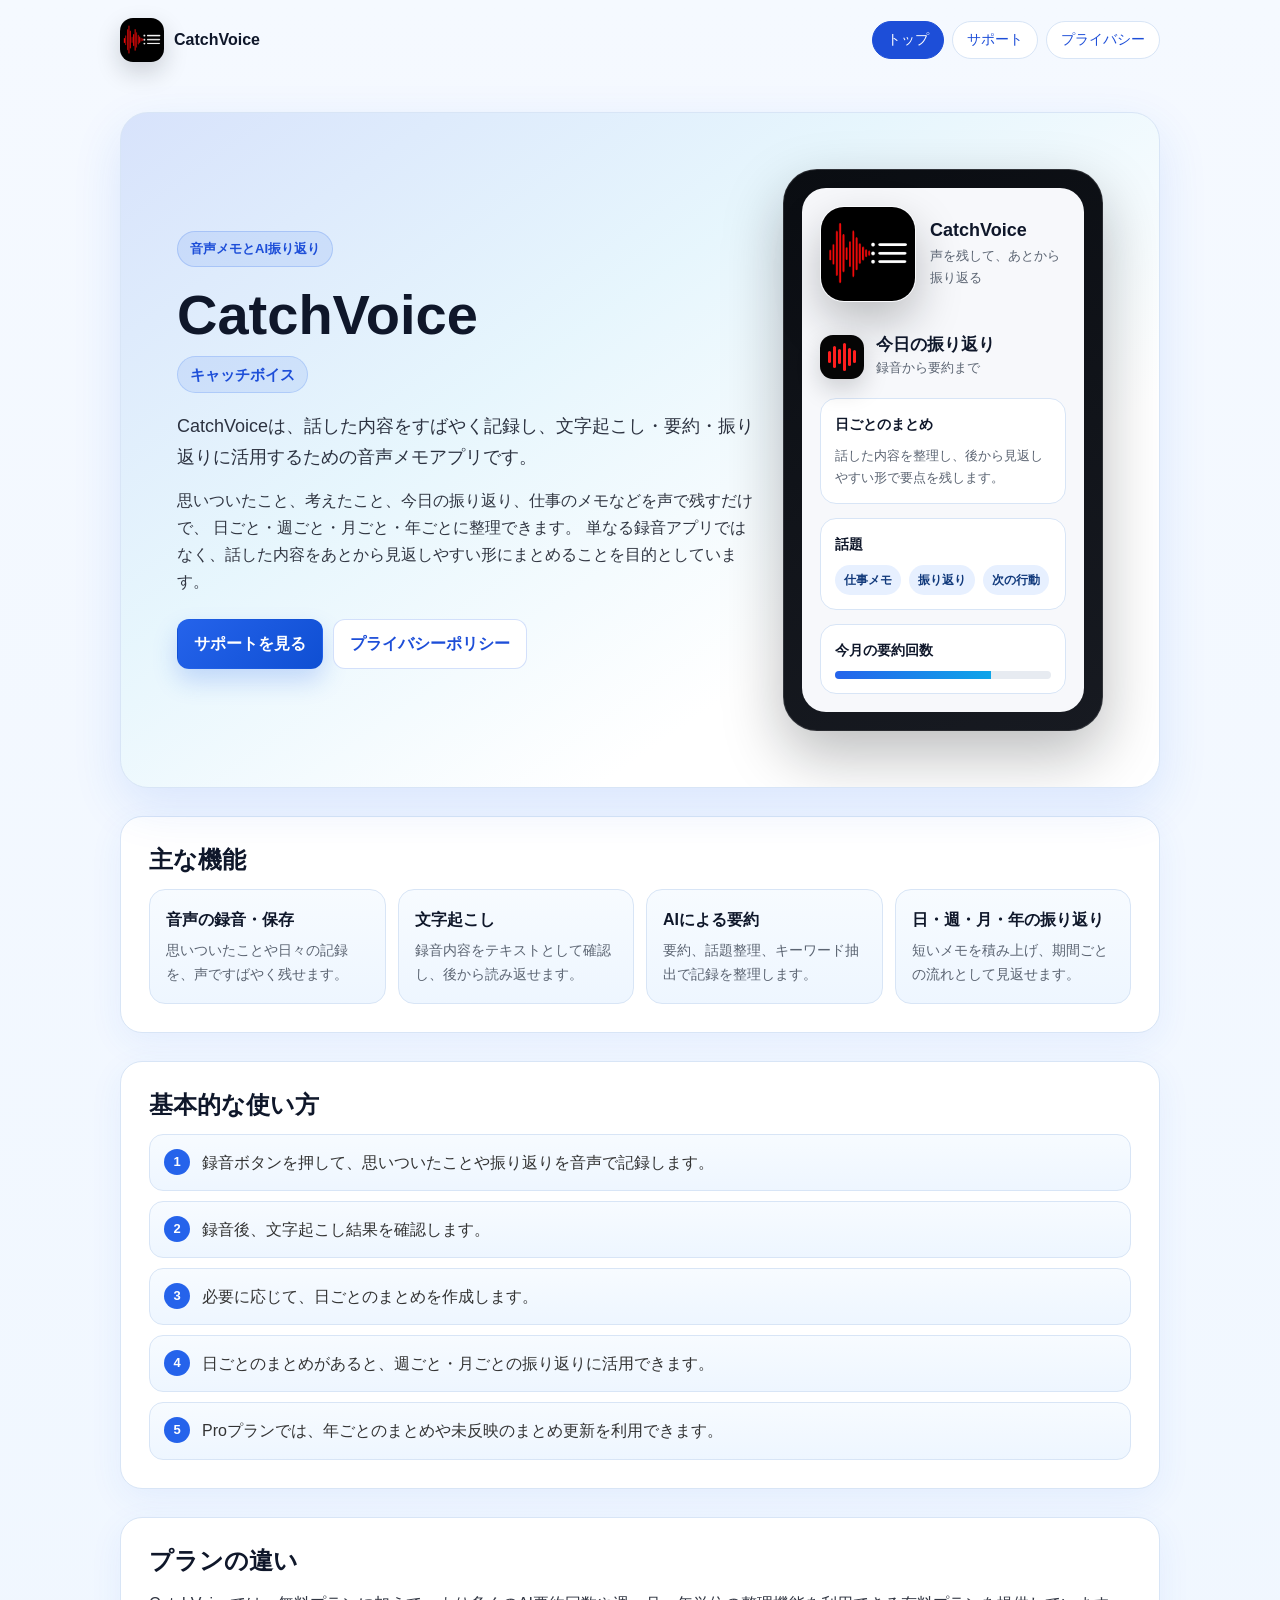
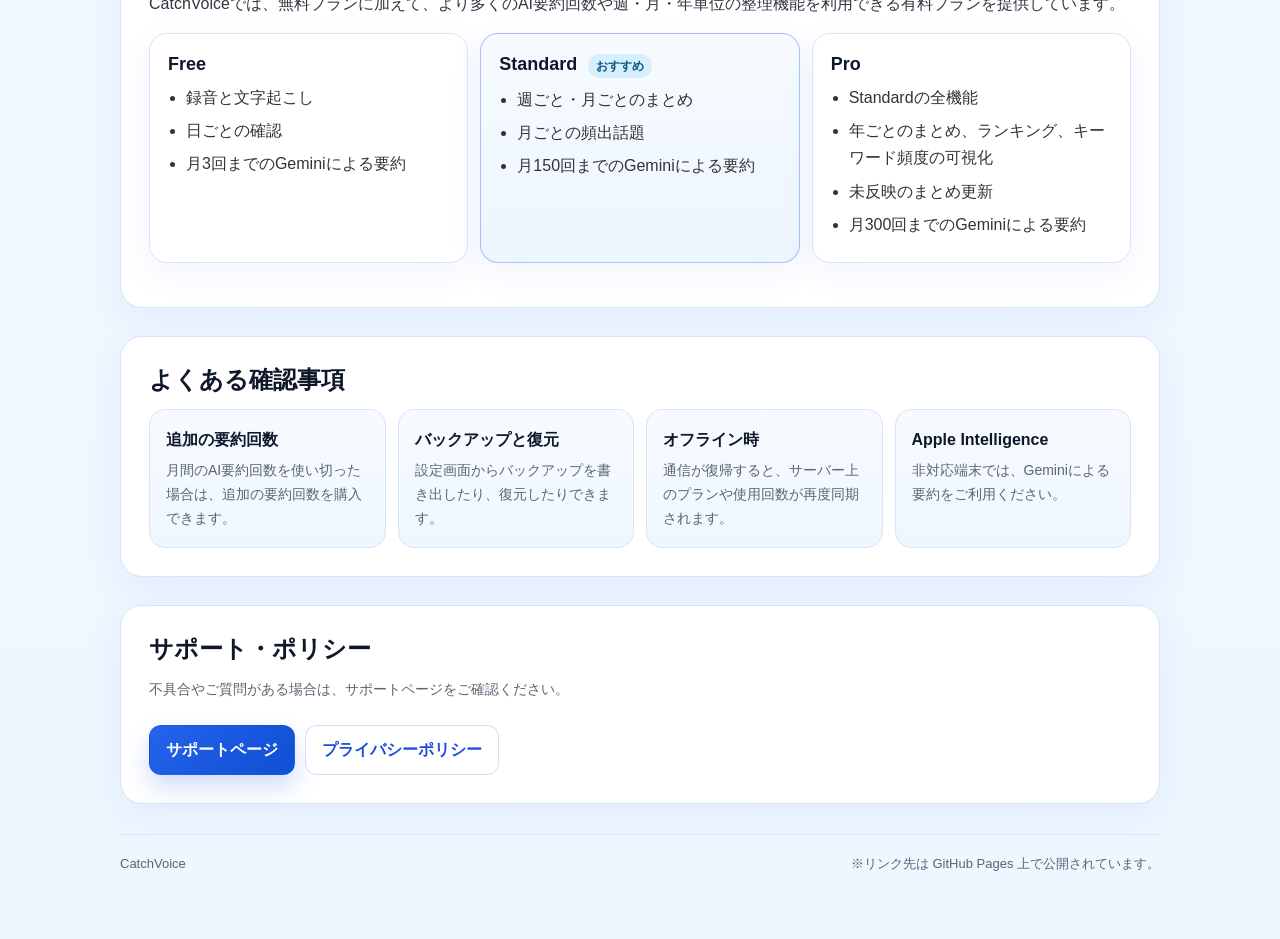
==== commit 9b71cb30: "Update AI summary references to Gemini" ====
--- a/index.html
+++ b/index.html
@@ -5,6 +5,8 @@
   <meta name="viewport" content="width=device-width, initial-scale=1" />
   <title>CatchVoice - 音声メモとAI振り返り</title>
     <link rel="stylesheet" href="./assets/styles.css" />
+  <link rel="icon" type="image/png" href="./assets/CatchVoice_icon_1024.png" />
+  <link rel="apple-touch-icon" href="./assets/CatchVoice_icon_1024.png" />
 </head>
 
 <body class="page-home">
@@ -122,7 +124,7 @@
           <ul>
             <li>録音と文字起こし</li>
             <li>日ごとの確認</li>
-            <li>月3回までのAI要約</li>
+            <li>月3回までのGeminiによる要約</li>
           </ul>
         </section>
 
@@ -131,7 +133,7 @@
           <ul>
             <li>週ごと・月ごとのまとめ</li>
             <li>月ごとの頻出話題</li>
-            <li>月150回までのAI要約</li>
+            <li>月150回までのGeminiによる要約</li>
           </ul>
         </section>
 
@@ -141,7 +143,7 @@
             <li>Standardの全機能</li>
             <li>年ごとのまとめ、ランキング、キーワード頻度の可視化</li>
             <li>未反映のまとめ更新</li>
-            <li>月300回までのAI要約</li>
+            <li>月300回までのGeminiによる要約</li>
           </ul>
         </section>
       </div>
--- a/assets/styles.css
+++ b/assets/styles.css
@@ -879,88 +879,60 @@
     }
 
 /* Privacy page styles */
-    body {
-      font-family: -apple-system, BlinkMacSystemFont, "Segoe UI", Roboto, "Hiragino Sans", "Noto Sans JP", Arial, sans-serif;
-      line-height: 1.7;
-      margin: 0;
-      color: #111;
-      background:#fff;
-    }
-
-    body.page-privacy header, main, footer {
-      max-width: 920px;
+    body.page-privacy {
+      color: var(--ink);
+      background: linear-gradient(180deg, #f5f9ff 0%, #eef6ff 100%);
+    }
+
+    body.page-privacy .page-nav {
+      max-width: 1080px;
       margin: 0 auto;
-      padding: 24px;
-    }
-
-    body.page-privacy header {
-      border-bottom: 1px solid #e5e5e5;
+      padding: 18px 20px 0;
+    }
+
+    body.page-privacy .brand {
+      gap: 10px;
+      margin-right: auto;
     }
 
     body.page-privacy h1 {
-      font-size: 24px;
-      margin: 0 0 8px;
-    }
-
-    body.page-privacy h2 {
-      font-size: 18px;
-      margin-top: 28px;
-    }
-
-    body.page-privacy .meta {
-      color:#555;
-      font-size: 14px;
-    }
-
-    body.page-privacy .box {
-      background:#f7f7f7;
-      border:1px solid #e5e5e5;
-      padding:16px;
-      border-radius:12px;
-    }
-
-    body.page-privacy a {
-      color:#0b57d0;
-    }
-
-    body.page-privacy ul {
-      padding-left: 20px;
-    }
-
-    body.page-privacy code {
-      background:#f2f2f2;
-      padding: 2px 6px;
-      border-radius: 6px;
-    }
-
-    body.page-privacy .page-nav {
-      max-width: 920px;
-      margin: 0 auto;
-      padding: 16px 24px 0;
-      display: flex;
-      gap: 8px;
-      flex-wrap: wrap;
-    }
-
-    body.page-privacy .page-nav a {
-      display: inline-block;
-      padding: 8px 14px;
-      border: 1px solid #d8d8d8;
-      border-radius: 999px;
-      background: #f7f7f7;
-      color: #0b57d0;
-      text-decoration: none;
-      font-size: 14px;
-      line-height: 1.4;
-    }
-
-    body.page-privacy .page-nav a:hover {
-      background: #eeeeee;
-      text-decoration: none;
-    }
-
-    body.page-privacy .page-nav a.current {
-      background: #111;
-      color: #fff;
-      border-color: #111;
-    }
+      max-width: 760px;
+      white-space: normal;
+    }
+
+    body.page-privacy .hero-grid {
+      grid-template-columns: minmax(0, 1fr) 320px;
+    }
+
+    body.page-privacy .policy-list {
+      display: grid;
+      gap: 12px;
+      margin-top: 14px;
+    }
+
+    body.page-privacy .faq {
+      background: linear-gradient(180deg, #ffffff, #f7fbff);
+    }
+
+    body.page-privacy .faq h3 {
+      color: var(--ink);
+    }
+
+    body.page-privacy .faq ul {
+      margin-top: 10px;
+    }
+
+    body.page-privacy .faq p:last-child,
+    body.page-privacy .faq ul:last-child {
+      margin-bottom: 0;
+    }
+
+    body.page-privacy .support-panel span + span {
+      margin-top: 4px;
+    }
+
+    @media (max-width: 820px) {
+      body.page-privacy .hero-grid {
+        grid-template-columns: 1fr;
+      }
+    }
